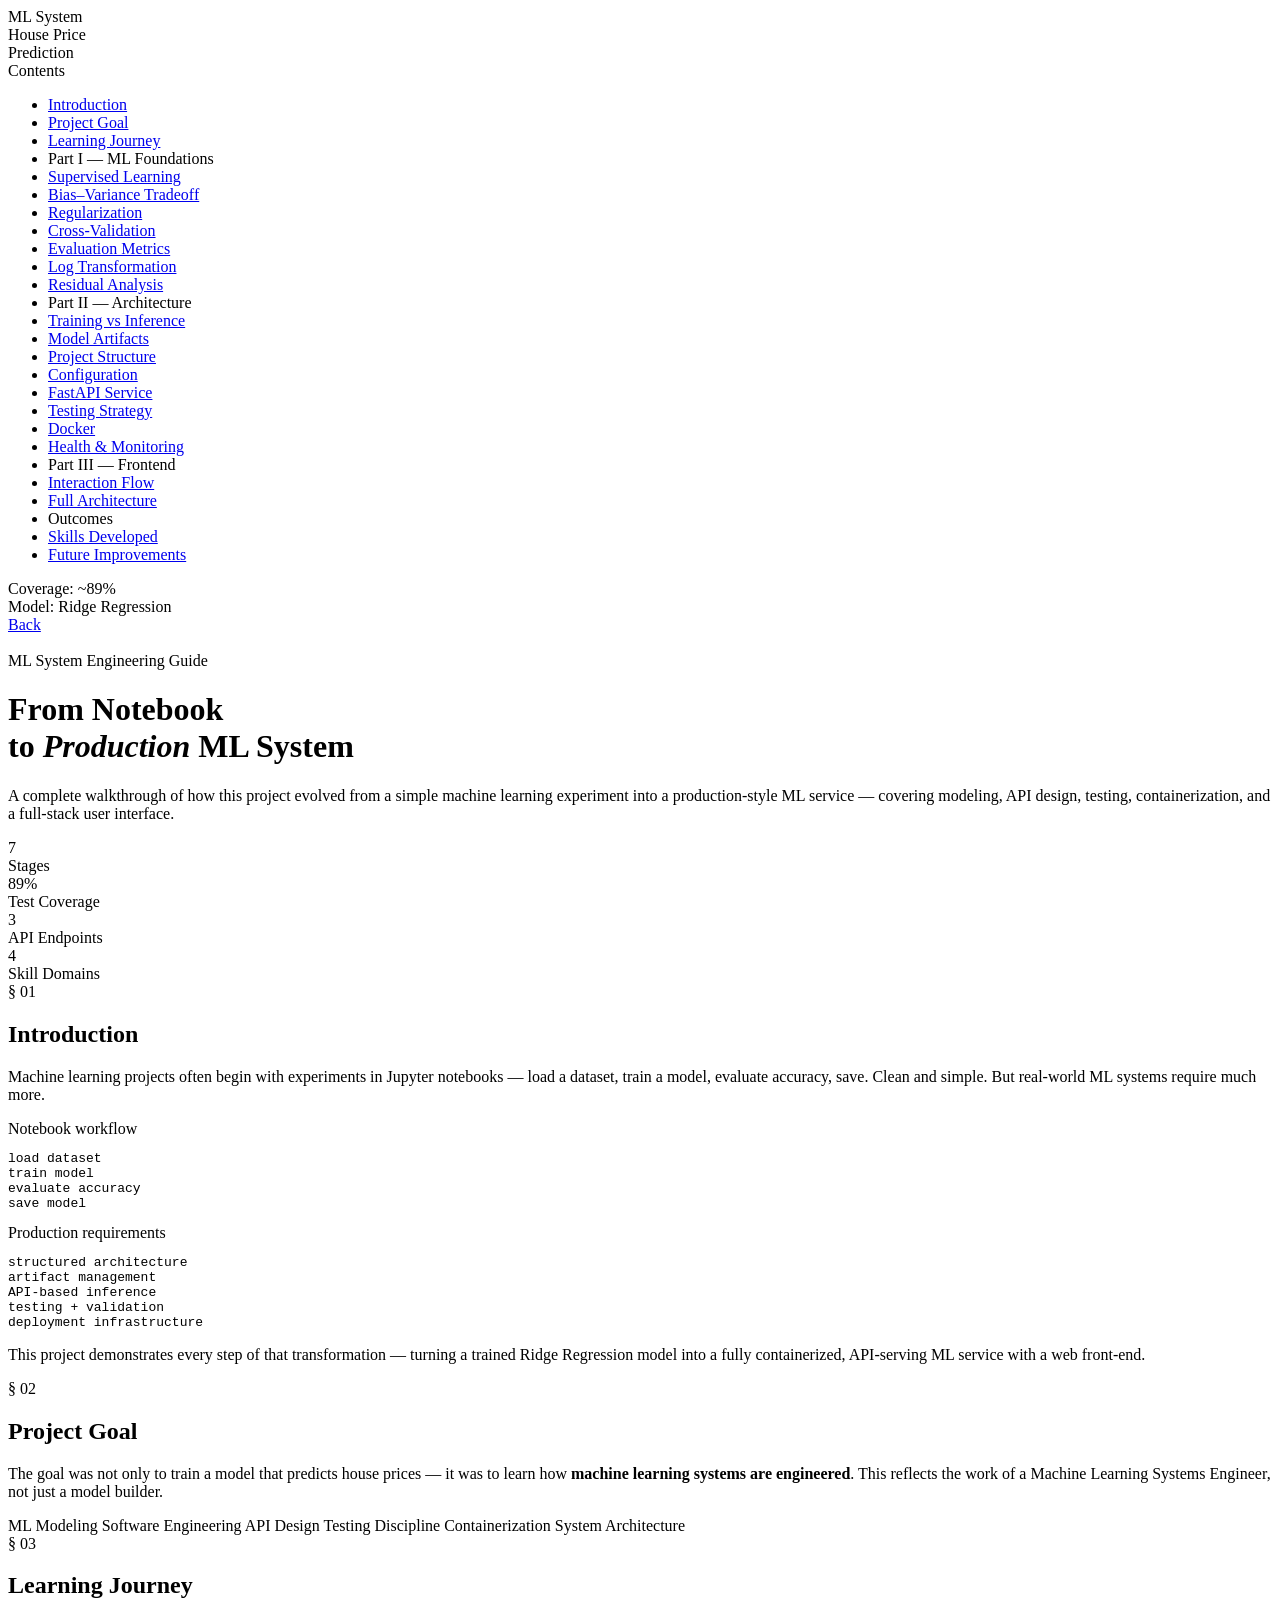
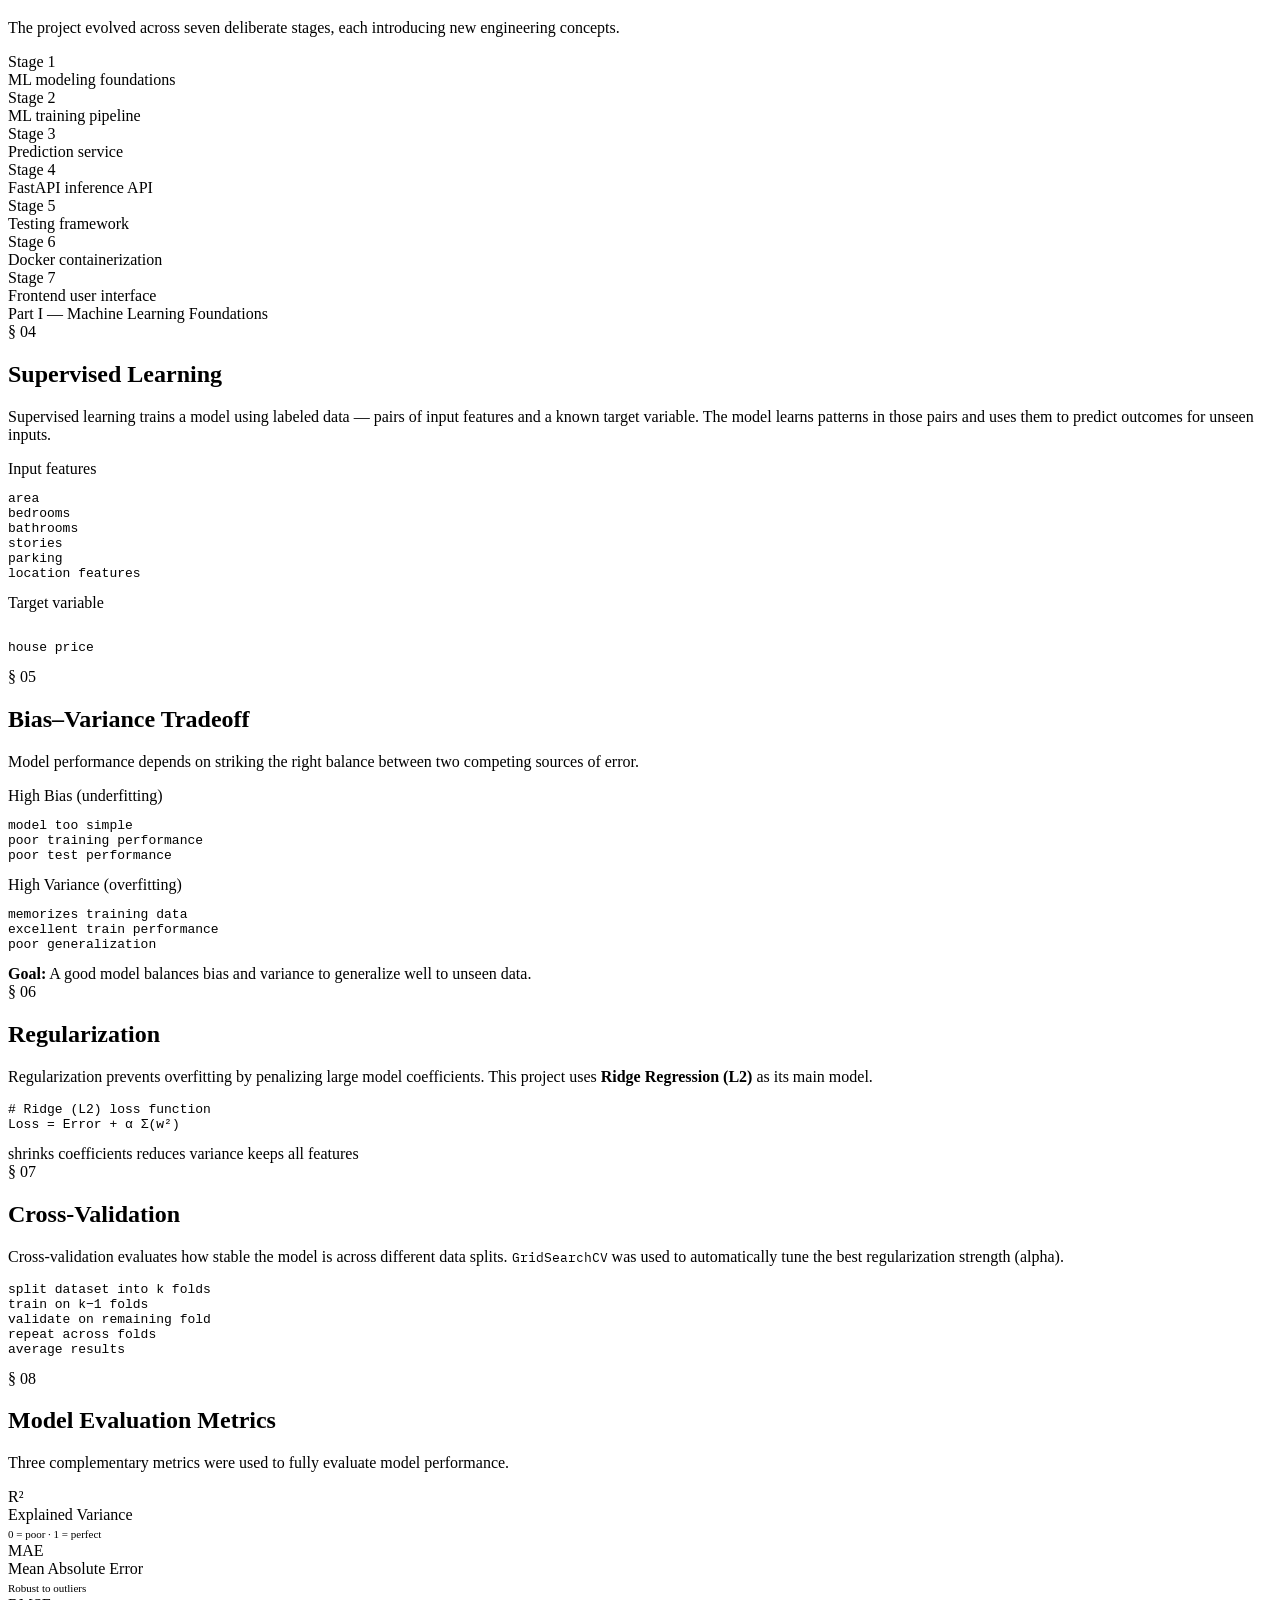
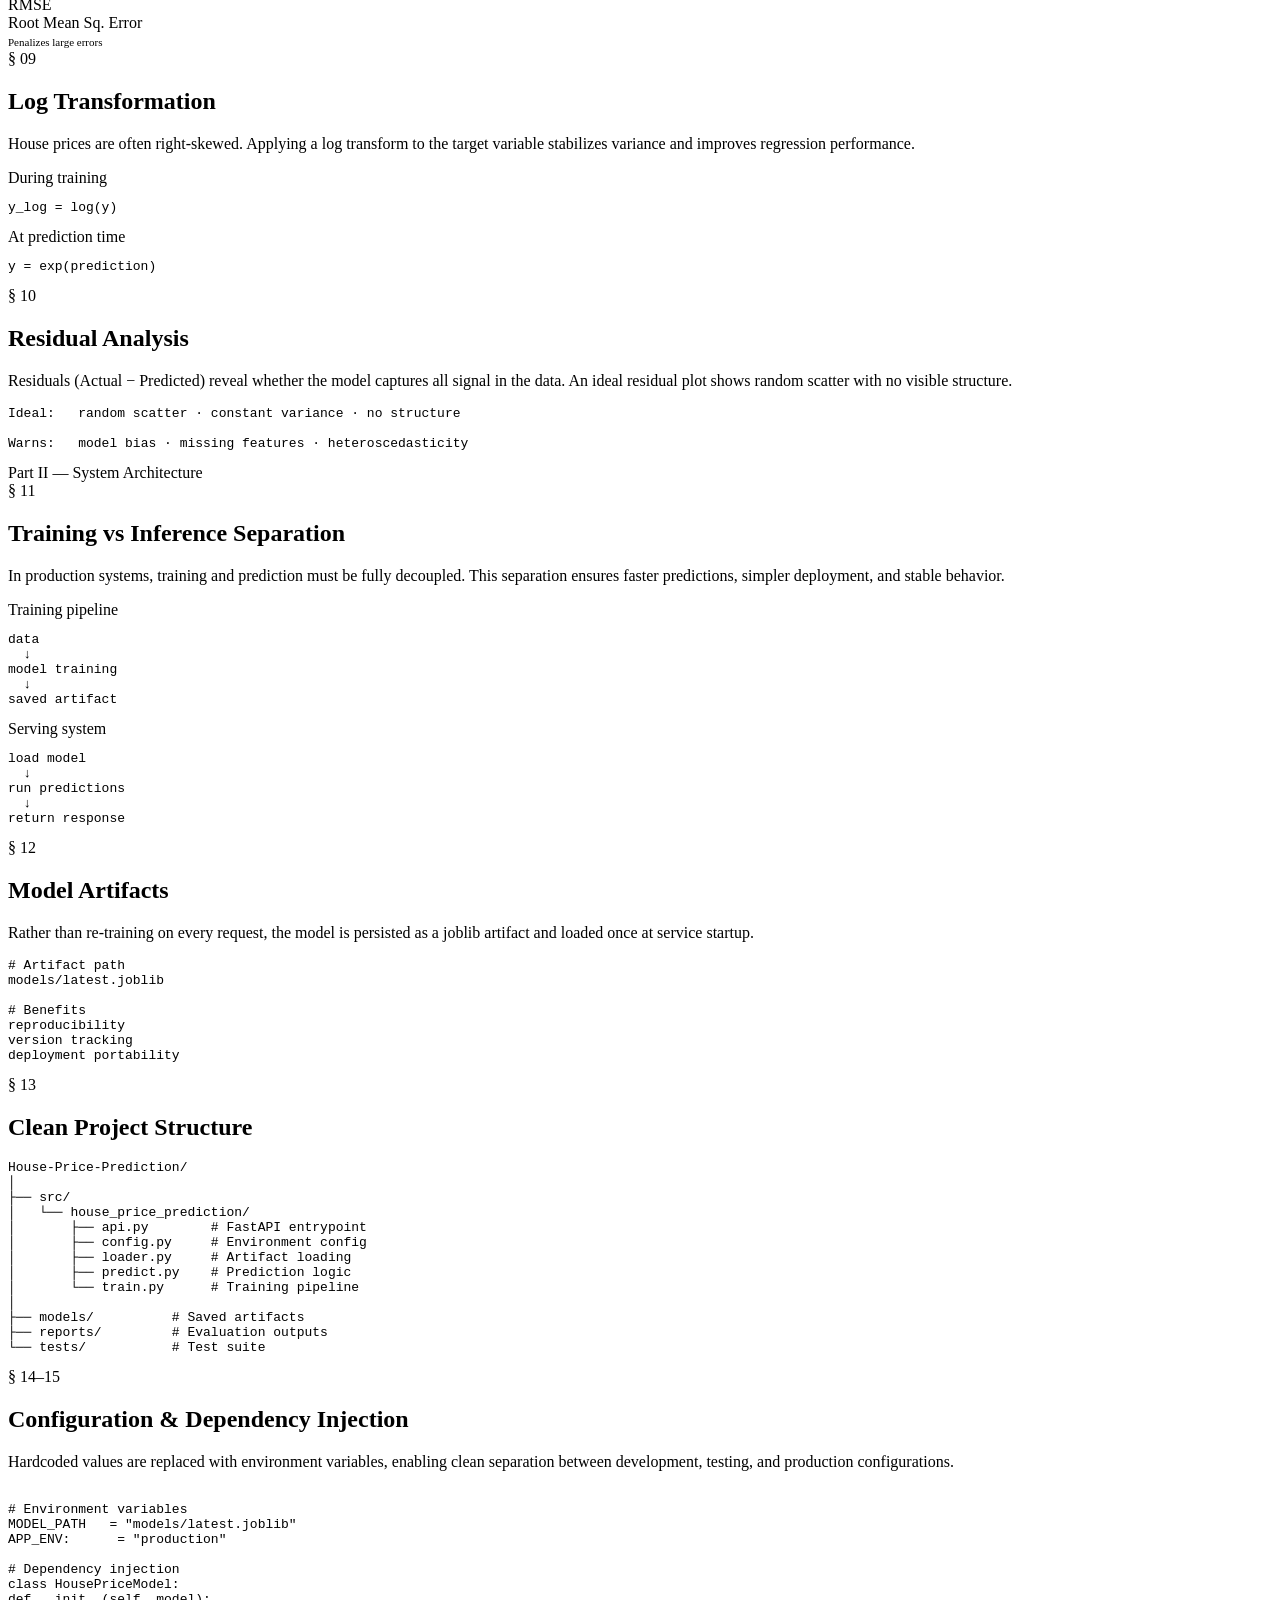
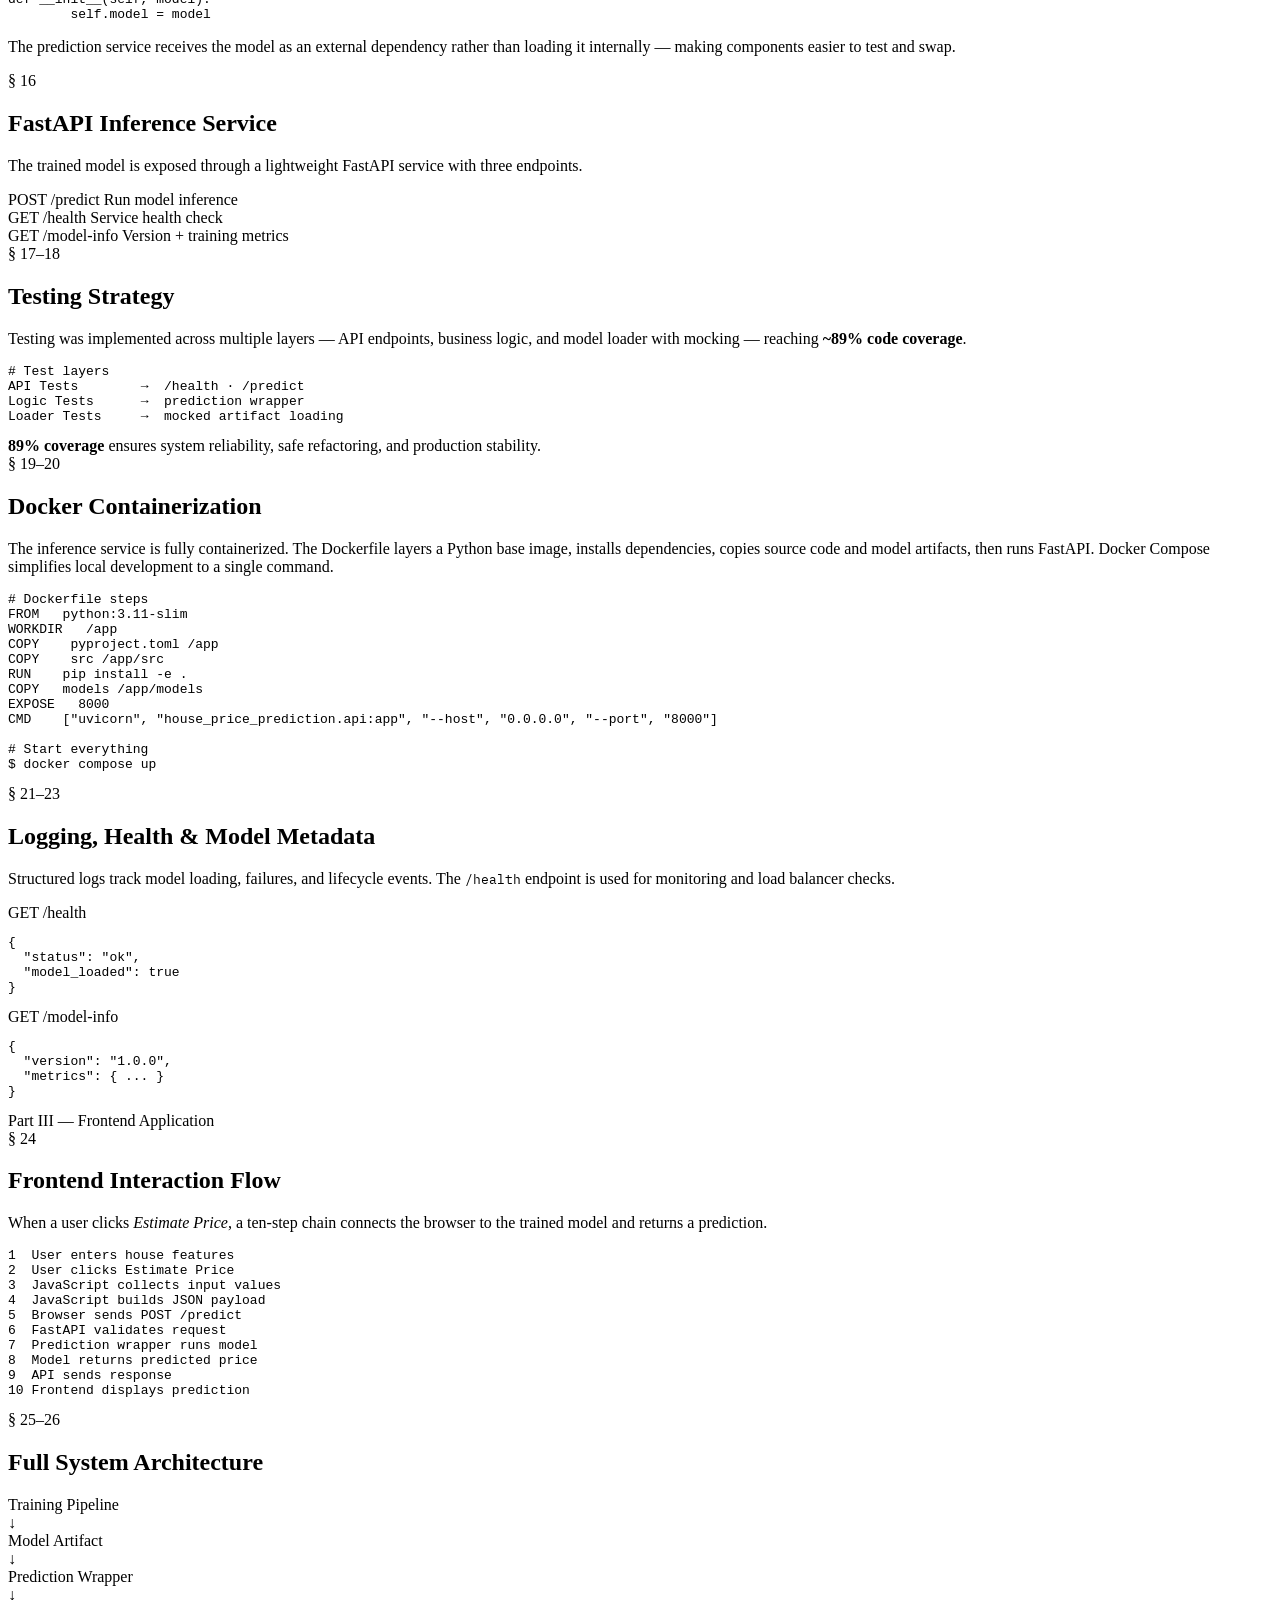
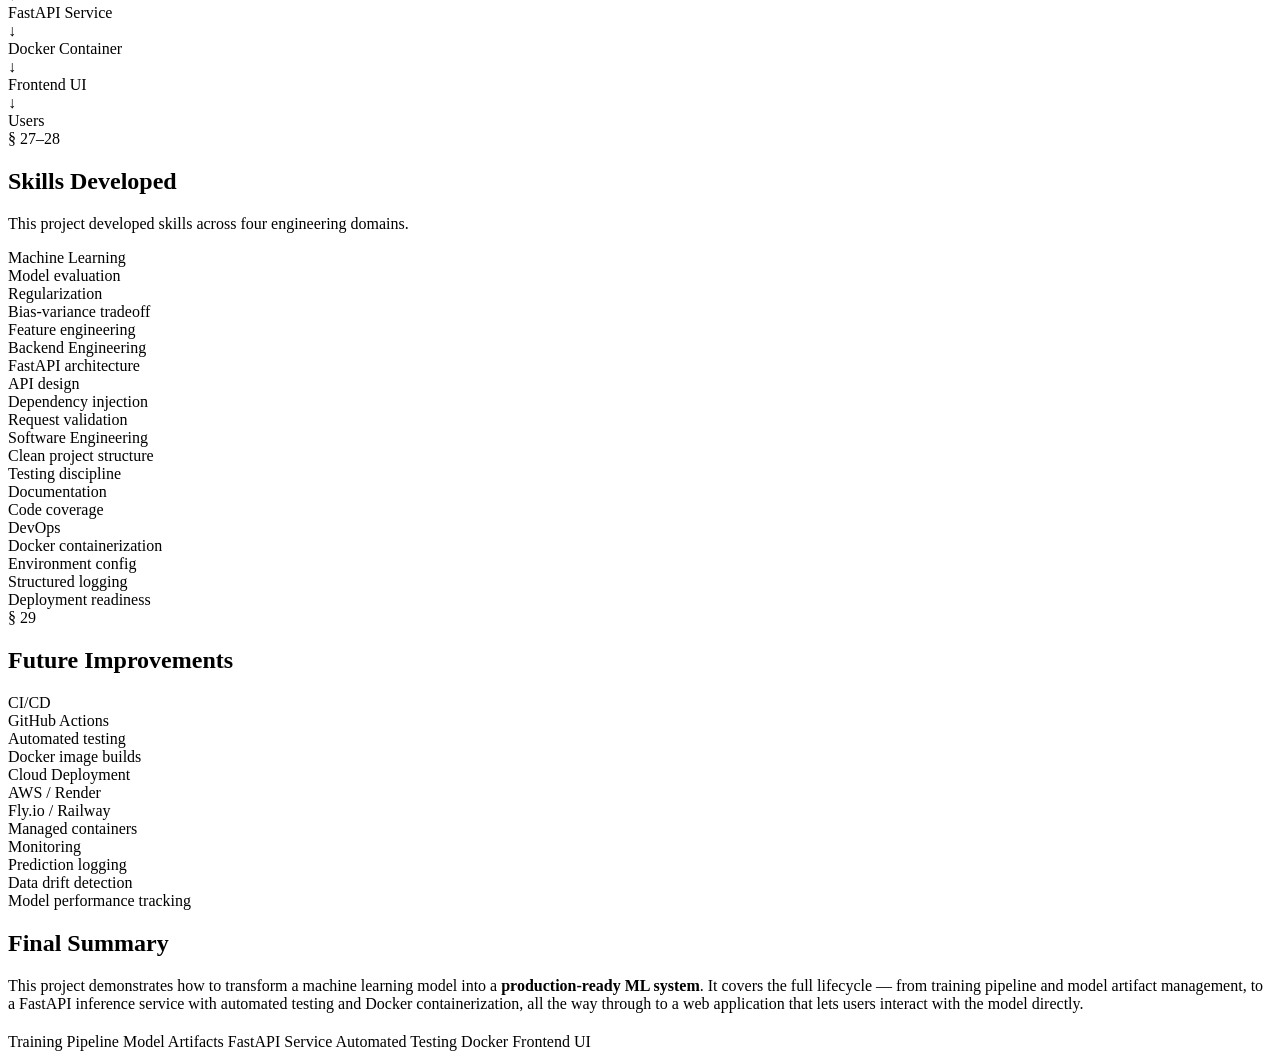
==== src/house_price_prediction/static/about.html @ fd450ca1 "Initial commit: production-style ML system with training pipeline, FastAPI inference API, Docker dep" ====
<!DOCTYPE html>
<html lang="en">

<head>
  <meta charset="UTF-8" />
  <meta name="viewport" content="width=device-width, initial-scale=1.0" />
  <title>About — House Price Prediction ML System</title>
  <link
    href="https://fonts.googleapis.com/css2?family=Lora:ital,wght@0,400;0,600;0,700;1,400&family=IBM+Plex+Mono:wght@300;400;500&family=IBM+Plex+Sans:wght@300;400;500&display=swap"
    rel="stylesheet" />
  <link rel="stylesheet" href="/static/about.css">
</head>

<body>

  <div class="layout">
    
    <!-- ── SIDEBAR ── -->
    <aside class="sidebar">
      
      <div class="sidebar-brand">
        <span class="sidebar-badge">ML System</span>
        <div class="sidebar-title">House Price<br>Prediction</div>
      </div>

      <nav>
        <div class="toc-label">Contents</div>
        <ul class="toc">
          <li><a href="#intro">Introduction</a></li>
          <li><a href="#goal">Project Goal</a></li>
          <li><a href="#journey">Learning Journey</a></li>

          <li class="toc-section">
            <div class="toc-section-label">Part I — ML Foundations</div>
          </li>
          <li><a href="#supervised">Supervised Learning</a></li>
          <li><a href="#bias-variance">Bias–Variance Tradeoff</a></li>
          <li><a href="#regularization">Regularization</a></li>
          <li><a href="#crossval">Cross-Validation</a></li>
          <li><a href="#metrics">Evaluation Metrics</a></li>
          <li><a href="#log">Log Transformation</a></li>
          <li><a href="#residuals">Residual Analysis</a></li>

          <li class="toc-section">
            <div class="toc-section-label">Part II — Architecture</div>
          </li>
          <li><a href="#separation">Training vs Inference</a></li>
          <li><a href="#artifacts">Model Artifacts</a></li>
          <li><a href="#structure">Project Structure</a></li>
          <li><a href="#config">Configuration</a></li>
          <li><a href="#api">FastAPI Service</a></li>
          <li><a href="#testing">Testing Strategy</a></li>
          <li><a href="#docker">Docker</a></li>
          <li><a href="#health">Health & Monitoring</a></li>

          <li class="toc-section">
            <div class="toc-section-label">Part III — Frontend</div>
          </li>
          <li><a href="#frontend">Interaction Flow</a></li>
          <li><a href="#fullarch">Full Architecture</a></li>

          <li class="toc-section">
            <div class="toc-section-label">Outcomes</div>
          </li>
          <li><a href="#skills">Skills Developed</a></li>
          <li><a href="#future">Future Improvements</a></li>
        </ul>
      </nav>

      <div class="sidebar-meta">
        Coverage: <span>~89%</span><br>
        Model: <span>Ridge Regression</span><br>
      </div>
    </aside>

    <!-- ── MAIN ── -->
    <main>

      <!-- Hero -->
      <div><a href="index.html" class="glass-btn">Back</a></div><br>
      <div class="hero">
        <div class="hero-eyebrow">ML System Engineering Guide</div>
        <h1 class="hero-h1">
          From Notebook<br>to <em>Production</em> ML System
        </h1>
        <p class="hero-desc">
          A complete walkthrough of how this project evolved from a simple machine learning experiment
          into a production-style ML service — covering modeling, API design, testing,
          containerization, and a full-stack user interface.
        </p>
        <div class="hero-stats">
          <div class="stat">
            <div class="stat-num">7</div>
            <div class="stat-label">Stages</div>
          </div>
          <div class="stat">
            <div class="stat-num">89%</div>
            <div class="stat-label">Test Coverage</div>
          </div>
          <div class="stat">
            <div class="stat-num">3</div>
            <div class="stat-label">API Endpoints</div>
          </div>
          <div class="stat">
            <div class="stat-num">4</div>
            <div class="stat-label">Skill Domains</div>
          </div>
        </div>
      </div>

      <!-- ─────── INTRO ─────── -->
      <div class="doc-section" id="intro">
        <div class="section-num">§ 01</div>
        <h2>Introduction</h2>
        <p>
          Machine learning projects often begin with experiments in Jupyter notebooks —
          load a dataset, train a model, evaluate accuracy, save. Clean and simple.
          But real-world ML systems require much more.
        </p>
        <div class="code-pair">
          <div>
            <div class="code-label">Notebook workflow</div>
            <div class="code-block">
              <pre>
load dataset
train model
evaluate accuracy
save model</pre>
            </div>
          </div>
          <div>
            <div class="code-label">Production requirements</div>
            <div class="code-block">
              <pre>
structured architecture
artifact management
API-based inference
testing + validation
deployment infrastructure</pre>
            </div>
          </div>
        </div>
        <p>
          This project demonstrates every step of that transformation — turning a trained Ridge Regression model into a
          fully containerized, API-serving ML service with a web front-end.
        </p>
      </div>

      <!-- ─────── GOAL ─────── -->
      <div class="doc-section" id="goal">
        <div class="section-num">§ 02</div>
        <h2>Project Goal</h2>
        <p>
          The goal was not only to train a model that predicts house prices — it was to learn how
          <strong style="color:var(--amber2)">machine learning systems are engineered</strong>.
          This reflects the work of a Machine Learning Systems Engineer, not just a model builder.
        </p>
        <div class="pill-list">
          <span class="pill amber">ML Modeling</span>
          <span class="pill teal">Software Engineering</span>
          <span class="pill blue">API Design</span>
          <span class="pill">Testing Discipline</span>
          <span class="pill red">Containerization</span>
          <span class="pill teal">System Architecture</span>
        </div>
      </div>

      <!-- ─────── JOURNEY ─────── -->
      <div class="doc-section" id="journey">
        <div class="section-num">§ 03</div>
        <h2>Learning Journey</h2>
        <p>The project evolved across seven deliberate stages, each introducing new engineering concepts.</p>
        <div class="journey">
          <div class="journey-item">
            <div class="journey-line">
              <div class="journey-dot"></div>
              <div class="journey-connector"></div>
            </div>
            <div class="journey-content">
              <div class="journey-stage">Stage 1</div>
              <div class="journey-text">ML modeling foundations</div>
            </div>
          </div>
          <div class="journey-item">
            <div class="journey-line">
              <div class="journey-dot"></div>
              <div class="journey-connector"></div>
            </div>
            <div class="journey-content">
              <div class="journey-stage">Stage 2</div>
              <div class="journey-text">ML training pipeline</div>
            </div>
          </div>
          <div class="journey-item">
            <div class="journey-line">
              <div class="journey-dot"></div>
              <div class="journey-connector"></div>
            </div>
            <div class="journey-content">
              <div class="journey-stage">Stage 3</div>
              <div class="journey-text">Prediction service</div>
            </div>
          </div>
          <div class="journey-item">
            <div class="journey-line">
              <div class="journey-dot"></div>
              <div class="journey-connector"></div>
            </div>
            <div class="journey-content">
              <div class="journey-stage">Stage 4</div>
              <div class="journey-text">FastAPI inference API</div>
            </div>
          </div>
          <div class="journey-item">
            <div class="journey-line">
              <div class="journey-dot"></div>
              <div class="journey-connector"></div>
            </div>
            <div class="journey-content">
              <div class="journey-stage">Stage 5</div>
              <div class="journey-text">Testing framework</div>
            </div>
          </div>
          <div class="journey-item">
            <div class="journey-line">
              <div class="journey-dot"></div>
              <div class="journey-connector"></div>
            </div>
            <div class="journey-content">
              <div class="journey-stage">Stage 6</div>
              <div class="journey-text">Docker containerization</div>
            </div>
          </div>
          <div class="journey-item">
            <div class="journey-line">
              <div class="journey-dot"></div>
            </div>
            <div class="journey-content">
              <div class="journey-stage">Stage 7</div>
              <div class="journey-text">Frontend user interface</div>
            </div>
          </div>
        </div>
      </div>

      <!-- PART I -->
      <div class="part-divider">
        <div class="part-divider-line"></div>
        <div class="part-divider-text">Part I — Machine Learning Foundations</div>
        <div class="part-divider-line"></div>
      </div>

      <!-- ─────── SUPERVISED ─────── -->
      <div class="doc-section" id="supervised">
        <div class="section-num">§ 04</div>
        <h2>Supervised Learning</h2>
        <p>
          Supervised learning trains a model using labeled data — pairs of input features and a known target variable.
          The model learns patterns in those pairs and uses them to predict outcomes for unseen inputs.
        </p>
        <div class="code-pair">
          <div>
            <div class="code-label">Input features</div>
            <div class="code-block">
              <pre>
area
bedrooms
bathrooms
stories
parking
location features</pre>
            </div>
          </div>
          <div>
            <div class="code-label">Target variable</div>
            <div class="code-block">
              <pre>

house price</pre>
            </div>
          </div>
        </div>
      </div>

      <!-- ─────── BIAS-VARIANCE ─────── -->
      <div class="doc-section" id="bias-variance">
        <div class="section-num">§ 05</div>
        <h2>Bias–Variance Tradeoff</h2>
        <p>Model performance depends on striking the right balance between two competing sources of error.</p>
        <div class="code-pair">
          <div>
            <div class="code-label">High Bias (underfitting)</div>
            <div class="code-block">
              <pre>
model too simple
poor training performance
poor test performance</pre>
            </div>
          </div>
          <div>
            <div class="code-label">High Variance (overfitting)</div>
            <div class="code-block">
              <pre>
memorizes training data
excellent train performance
poor generalization</pre>
            </div>
          </div>
        </div>
        <div class="callout">
          <strong>Goal:</strong> A good model balances bias and variance to generalize well to unseen data.
        </div>
      </div>

      <!-- ─────── REGULARIZATION ─────── -->
      <div class="doc-section" id="regularization">
        <div class="section-num">§ 06</div>
        <h2>Regularization</h2>
        <p>
          Regularization prevents overfitting by penalizing large model coefficients. This project uses
          <strong style="color:var(--amber2)">Ridge Regression (L2)</strong> as its main model.
        </p>
        <div class="code-block">
          <pre>
<span class="c-cmt"># Ridge (L2) loss function</span>
<span class="c-key">Loss</span> <span class="c-sym">=</span> <span class="c-val">Error</span> <span class="c-sym">+</span> α <span class="c-val">Σ</span>(w²)
</pre>
        </div>
        <div class="pill-list">
          <span class="pill teal">shrinks coefficients</span>
          <span class="pill teal">reduces variance</span>
          <span class="pill teal">keeps all features</span>
        </div>
      </div>

      <!-- ─────── CROSS-VAL ─────── -->
      <div class="doc-section" id="crossval">
        <div class="section-num">§ 07</div>
        <h2>Cross-Validation</h2>
        <p>
          Cross-validation evaluates how stable the model is across different data splits.
          <code style="font-family:'IBM Plex Mono',monospace;color:var(--teal);font-size:13px">GridSearchCV</code> was
          used
          to automatically tune the best regularization strength (alpha).
        </p>
        <div class="code-block">
          <pre>
split dataset into k folds
train on k−1 folds
validate on remaining fold
repeat across folds
average results</pre>
        </div>
      </div>

      <!-- ─────── METRICS ─────── -->
      <div class="doc-section" id="metrics">
        <div class="section-num">§ 08</div>
        <h2>Model Evaluation Metrics</h2>
        <p>Three complementary metrics were used to fully evaluate model performance.</p>
        <div class="metric-row">
          <div class="metric-card">
            <div class="metric-card-val">R²</div>
            <div class="metric-card-label">Explained Variance<br><span style="color:var(--muted);font-size:11px">0 =
                poor · 1 = perfect</span></div>
          </div>
          <div class="metric-card">
            <div class="metric-card-val">MAE</div>
            <div class="metric-card-label">Mean Absolute Error<br><span style="color:var(--muted);font-size:11px">Robust
                to outliers</span></div>
          </div>
          <div class="metric-card">
            <div class="metric-card-val">RMSE</div>
            <div class="metric-card-label">Root Mean Sq. Error<br><span
                style="color:var(--muted);font-size:11px">Penalizes large errors</span></div>
          </div>
        </div>
      </div>

      <!-- ─────── LOG TRANSFORM ─────── -->
      <div class="doc-section" id="log">
        <div class="section-num">§ 09</div>
        <h2>Log Transformation</h2>
        <p>
          House prices are often right-skewed. Applying a log transform to the target variable
          stabilizes variance and improves regression performance.
        </p>
        <div class="code-pair">
          <div>
            <div class="code-label">During training</div>
            <div class="code-block">
              <pre>y_log = log(y)</pre>
            </div>
          </div>
          <div>
            <div class="code-label">At prediction time</div>
            <div class="code-block">
              <pre>y = exp(prediction)</pre>
            </div>
          </div>
        </div>
      </div>

      <!-- ─────── RESIDUALS ─────── -->
      <div class="doc-section" id="residuals">
        <div class="section-num">§ 10</div>
        <h2>Residual Analysis</h2>
        <p>
          Residuals (Actual − Predicted) reveal whether the model captures all signal in the data.
          An ideal residual plot shows random scatter with no visible structure.
        </p>
        <div class="code-block">
          <pre>
<span class="c-key">Ideal:</span>   random scatter · constant variance · no structure

<span class="c-key">Warns:</span>   model bias · missing features · heteroscedasticity</pre>
        </div>
      </div>

      <!-- PART II -->
      <div class="part-divider">
        <div class="part-divider-line"></div>
        <div class="part-divider-text">Part II — System Architecture</div>
        <div class="part-divider-line"></div>
      </div>

      <!-- ─────── SEPARATION ─────── -->
      <div class="doc-section" id="separation">
        <div class="section-num">§ 11</div>
        <h2>Training vs Inference Separation</h2>
        <p>
          In production systems, training and prediction must be fully decoupled.
          This separation ensures faster predictions, simpler deployment, and stable behavior.
        </p>
        <div class="code-pair">
          <div>
            <div class="code-label">Training pipeline</div>
            <div class="code-block">
              <pre>data
  ↓
model training
  ↓
saved artifact</pre>
            </div>
          </div>
          <div>
            <div class="code-label">Serving system</div>
            <div class="code-block">
              <pre>load model
  ↓
run predictions
  ↓
return response</pre>
            </div>
          </div>
        </div>
      </div>

      <!-- ─────── ARTIFACTS ─────── -->
      <div class="doc-section" id="artifacts">
        <div class="section-num">§ 12</div>
        <h2>Model Artifacts</h2>
        <p>
          Rather than re-training on every request, the model is persisted as a joblib artifact and loaded
          once at service startup.
        </p>
        <div class="code-block">
          <pre>
<span class="c-cmt"># Artifact path</span>
<span class="c-str">models/latest.joblib</span>

<span class="c-cmt"># Benefits</span>
<span class="c-val">reproducibility</span>
<span class="c-val">version tracking</span>
<span class="c-val">deployment portability</span></pre>
        </div>
      </div>

      <!-- ─────── STRUCTURE ─────── -->
      <div class="doc-section" id="structure">
        <div class="section-num">§ 13</div>
        <h2>Clean Project Structure</h2>
        <div class="code-block">
          <pre>
<span class="c-str">House-Price-Prediction/</span>
│
├── <span class="c-key">src/</span>
│   └── <span class="c-key">house_price_prediction/</span>
│       ├── <span class="c-val">api.py</span>        <span class="c-cmt"># FastAPI entrypoint</span>
│       ├── <span class="c-val">config.py</span>     <span class="c-cmt"># Environment config</span>
│       ├── <span class="c-val">loader.py</span>     <span class="c-cmt"># Artifact loading</span>
│       ├── <span class="c-val">predict.py</span>    <span class="c-cmt"># Prediction logic</span>
│       └── <span class="c-val">train.py</span>      <span class="c-cmt"># Training pipeline</span>
│
├── <span class="c-key">models/</span>          <span class="c-cmt"># Saved artifacts</span>
├── <span class="c-key">reports/</span>         <span class="c-cmt"># Evaluation outputs</span>
└── <span class="c-key">tests/</span>           <span class="c-cmt"># Test suite</span></pre>
        </div>
      </div>

      <!-- ─────── CONFIG ─────── -->
      <div class="doc-section" id="config">
        <div class="section-num">§ 14–15</div>
        <h2>Configuration & Dependency Injection</h2>
        <p>
          Hardcoded values are replaced with environment variables, enabling clean separation between development,
          testing, and production configurations.
        </p>
        <div class="code-block">
          <pre>

<span class="c-cmt"># Environment variables</span>
<span class="c-key">MODEL_PATH</span>   <span class="c-sym">=</span> <span class="c-str">"models/latest.joblib"</span>
<span class="c-key">APP_ENV:</span>      <span class="c-sym">=</span> <span class="c-str">"production"</span>

<span class="c-cmt"># Dependency injection</span>
<span class="c-key">class HousePriceModel:</span>
<span>def __init__(self, model):</span>
        <span>self.model = model</span>
</pre>




</div>
        <p>
          The prediction service receives the model as an external dependency rather than loading it internally —
          making components easier to test and swap.
        </p>
      </div>

      <!-- ─────── API ─────── -->
      <div class="doc-section" id="api">
        <div class="section-num">§ 16</div>
        <h2>FastAPI Inference Service</h2>
        <p>The trained model is exposed through a lightweight FastAPI service with three endpoints.</p>
        <div class="endpoint-list">
          <div class="endpoint">
            <span class="method post">POST</span>
            <span class="endpoint-path">/predict</span>
            <span class="endpoint-desc">Run model inference</span>
          </div>
          <div class="endpoint">
            <span class="method get">GET</span>
            <span class="endpoint-path">/health</span>
            <span class="endpoint-desc">Service health check</span>
          </div>
          <div class="endpoint">
            <span class="method get">GET</span>
            <span class="endpoint-path">/model-info</span>
            <span class="endpoint-desc">Version + training metrics</span>
          </div>
        </div>
      </div>

      <!-- ─────── TESTING ─────── -->
      <div class="doc-section" id="testing">
        <div class="section-num">§ 17–18</div>
        <h2>Testing Strategy</h2>
        <p>
          Testing was implemented across multiple layers — API endpoints, business logic,
          and model loader with mocking — reaching <strong style="color:var(--amber2)">~89% code coverage</strong>.
        </p>
        <div class="code-block">
          <pre>
<span class="c-cmt"># Test layers</span>
<span class="c-val">API Tests</span>        <span class="c-sym">→</span>  /health · /predict
<span class="c-val">Logic Tests</span>      <span class="c-sym">→</span>  prediction wrapper
<span class="c-val">Loader Tests</span>     <span class="c-sym">→</span>  mocked artifact loading</pre>
        </div>
        <div class="callout">
          <strong>89% coverage</strong> ensures system reliability, safe refactoring, and production stability.
        </div>
      </div>

      <!-- ─────── DOCKER ─────── -->
      <div class="doc-section" id="docker">
        <div class="section-num">§ 19–20</div>
        <h2>Docker Containerization</h2>
        <p>
          The inference service is fully containerized. The Dockerfile layers a Python base image,
          installs dependencies, copies source code and model artifacts, then runs FastAPI.
          Docker Compose simplifies local development to a single command.
        </p>
        <div class="code-block">
          <pre>
<span class="c-cmt"># Dockerfile steps</span>
<span class="c-key">FROM</span>   python:3.11-slim
<span class="c-key">WORKDIR</span>   /app
<span class="c-key">COPY</span>    pyproject.toml /app
<span class="c-key">COPY</span>    src /app/src
<span class="c-key">RUN</span>    pip install -e .
<span class="c-key">COPY</span>   models /app/models
<span class="c-key">EXPOSE</span>   8000
<span class="c-key">CMD</span>    ["uvicorn", "house_price_prediction.api:app", "--host", "0.0.0.0", "--port", "8000"]

<span class="c-cmt"># Start everything</span>
<span class="c-key">$</span> docker compose up</pre>
        </div>
      </div>

      <!-- ─────── HEALTH ─────── -->
      <div class="doc-section" id="health">
        <div class="section-num">§ 21–23</div>
        <h2>Logging, Health & Model Metadata</h2>
        <p>
          Structured logs track model loading, failures, and lifecycle events.
          The <code style="font-family:'IBM Plex Mono',monospace;color:var(--teal);font-size:13px">/health</code>
          endpoint
          is used for monitoring and load balancer checks.
        </p>
        <div class="code-pair">
          <div>
            <div class="code-label">GET /health</div>
            <div class="code-block">
              <pre>
{
  "status": "ok",
  "model_loaded": true
}</pre>
            </div>
          </div>
          <div>
            <div class="code-label">GET /model-info</div>
            <div class="code-block">
              <pre>
{
  "version": "1.0.0",
  "metrics": { ... }
}</pre>
            </div>
          </div>
        </div>
      </div>

      <!-- PART III -->
      <div class="part-divider">
        <div class="part-divider-line"></div>
        <div class="part-divider-text">Part III — Frontend Application</div>
        <div class="part-divider-line"></div>
      </div>

      <!-- ─────── FRONTEND ─────── -->
      <div class="doc-section" id="frontend">
        <div class="section-num">§ 24</div>
        <h2>Frontend Interaction Flow</h2>
        <p>
          When a user clicks <em style="color:var(--amber2)">Estimate Price</em>, a ten-step chain connects
          the browser to the trained model and returns a prediction.
        </p>
        <div class="code-block">
          <pre>
<span class="c-sym">1</span>  User enters house features
<span class="c-sym">2</span>  User clicks Estimate Price
<span class="c-sym">3</span>  JavaScript collects input values
<span class="c-sym">4</span>  JavaScript builds JSON payload
<span class="c-sym">5</span>  Browser sends <span class="c-key">POST</span> /predict
<span class="c-sym">6</span>  FastAPI validates request
<span class="c-sym">7</span>  Prediction wrapper runs model
<span class="c-sym">8</span>  Model returns predicted price
<span class="c-sym">9</span>  API sends response
<span class="c-sym">10</span> Frontend displays prediction</pre>
        </div>
      </div>

      <!-- ─────── FULL ARCH ─────── -->
      <div class="doc-section" id="fullarch">
        <div class="section-num">§ 25–26</div>
        <h2>Full System Architecture</h2>
        <div class="arch-flow">
          <div class="arch-node">
            <div class="arch-box highlight">Training Pipeline</div>
          </div>
          <div class="arch-arrow">↓</div>
          <div class="arch-node">
            <div class="arch-box">Model Artifact</div>
          </div>
          <div class="arch-arrow">↓</div>
          <div class="arch-node">
            <div class="arch-box">Prediction Wrapper</div>
          </div>
          <div class="arch-arrow">↓</div>
          <div class="arch-node">
            <div class="arch-box">FastAPI Service</div>
          </div>
          <div class="arch-arrow">↓</div>
          <div class="arch-node">
            <div class="arch-box">Docker Container</div>
          </div>
          <div class="arch-arrow">↓</div>
          <div class="arch-node">
            <div class="arch-box">Frontend UI</div>
          </div>
          <div class="arch-arrow">↓</div>
          <div class="arch-node">
            <div class="arch-box highlight">Users</div>
          </div>
        </div>
      </div>

      <!-- ─────── SKILLS ─────── -->
      <div class="doc-section" id="skills">
        <div class="section-num">§ 27–28</div>
        <h2>Skills Developed</h2>
        <p>This project developed skills across four engineering domains.</p>
        <div class="skills-grid">
          <div class="skill-card">
            <div class="skill-card-title">Machine Learning</div>
            <div class="skill-item">Model evaluation</div>
            <div class="skill-item">Regularization</div>
            <div class="skill-item">Bias-variance tradeoff</div>
            <div class="skill-item">Feature engineering</div>
          </div>
          <div class="skill-card">
            <div class="skill-card-title">Backend Engineering</div>
            <div class="skill-item">FastAPI architecture</div>
            <div class="skill-item">API design</div>
            <div class="skill-item">Dependency injection</div>
            <div class="skill-item">Request validation</div>
          </div>
          <div class="skill-card">
            <div class="skill-card-title">Software Engineering</div>
            <div class="skill-item">Clean project structure</div>
            <div class="skill-item">Testing discipline</div>
            <div class="skill-item">Documentation</div>
            <div class="skill-item">Code coverage</div>
          </div>
          <div class="skill-card">
            <div class="skill-card-title">DevOps</div>
            <div class="skill-item">Docker containerization</div>
            <div class="skill-item">Environment config</div>
            <div class="skill-item">Structured logging</div>
            <div class="skill-item">Deployment readiness</div>
          </div>
        </div>
      </div>

      <!-- ─────── FUTURE ─────── -->
      <div class="doc-section" id="future">
        <div class="section-num">§ 29</div>
        <h2>Future Improvements</h2>
        <div class="future-grid">
          <div class="future-card">
            <div class="future-card-title">CI/CD</div>
            <div class="future-item">GitHub Actions<br>Automated testing<br>Docker image builds</div>
          </div>
          <div class="future-card">
            <div class="future-card-title">Cloud Deployment</div>
            <div class="future-item">AWS / Render<br>Fly.io / Railway<br>Managed containers</div>
          </div>
          <div class="future-card">
            <div class="future-card-title">Monitoring</div>
            <div class="future-item">Prediction logging<br>Data drift detection<br>Model performance tracking</div>
          </div>
        </div>
      </div>

      <!-- ─────── SUMMARY ─────── -->
      <div class="doc-section summary-box">
        <h2>Final Summary</h2>
        <p>
          This project demonstrates how to transform a machine learning model into a
          <strong style="color:var(--amber2)">production-ready ML system</strong>.
          It covers the full lifecycle — from training pipeline and model artifact management,
          to a FastAPI inference service with automated testing and Docker containerization,
          all the way through to a web application that lets users interact with the model directly.
        </p>
        <div class="pill-list" style="margin-top:20px">
          <span class="pill amber">Training Pipeline</span>
          <span class="pill teal">Model Artifacts</span>
          <span class="pill blue">FastAPI Service</span>
          <span class="pill">Automated Testing</span>
          <span class="pill red">Docker</span>
          <span class="pill teal">Frontend UI</span>
        </div>
      </div>

    </main>
  </div>

  <script>
    // Scroll reveal
    const observer = new IntersectionObserver((entries) => {
      entries.forEach(e => {
        if (e.isIntersecting) {
          e.target.classList.add('visible');
        }
      });
    }, { threshold: 0.08 });

    document.querySelectorAll('.doc-section').forEach(el => observer.observe(el));

    // Active TOC link
    const sections = document.querySelectorAll('.doc-section[id]');
    const links = document.querySelectorAll('.toc a');

    const tocObserver = new IntersectionObserver((entries) => {
      entries.forEach(entry => {
        if (entry.isIntersecting) {
          links.forEach(l => l.classList.remove('active'));
          const active = document.querySelector(`.toc a[href="#${entry.target.id}"]`);
          if (active) active.classList.add('active');
        }
      });
    }, { rootMargin: '-20% 0px -70% 0px' });

    sections.forEach(s => tocObserver.observe(s));
  </script>
</body>

</html>
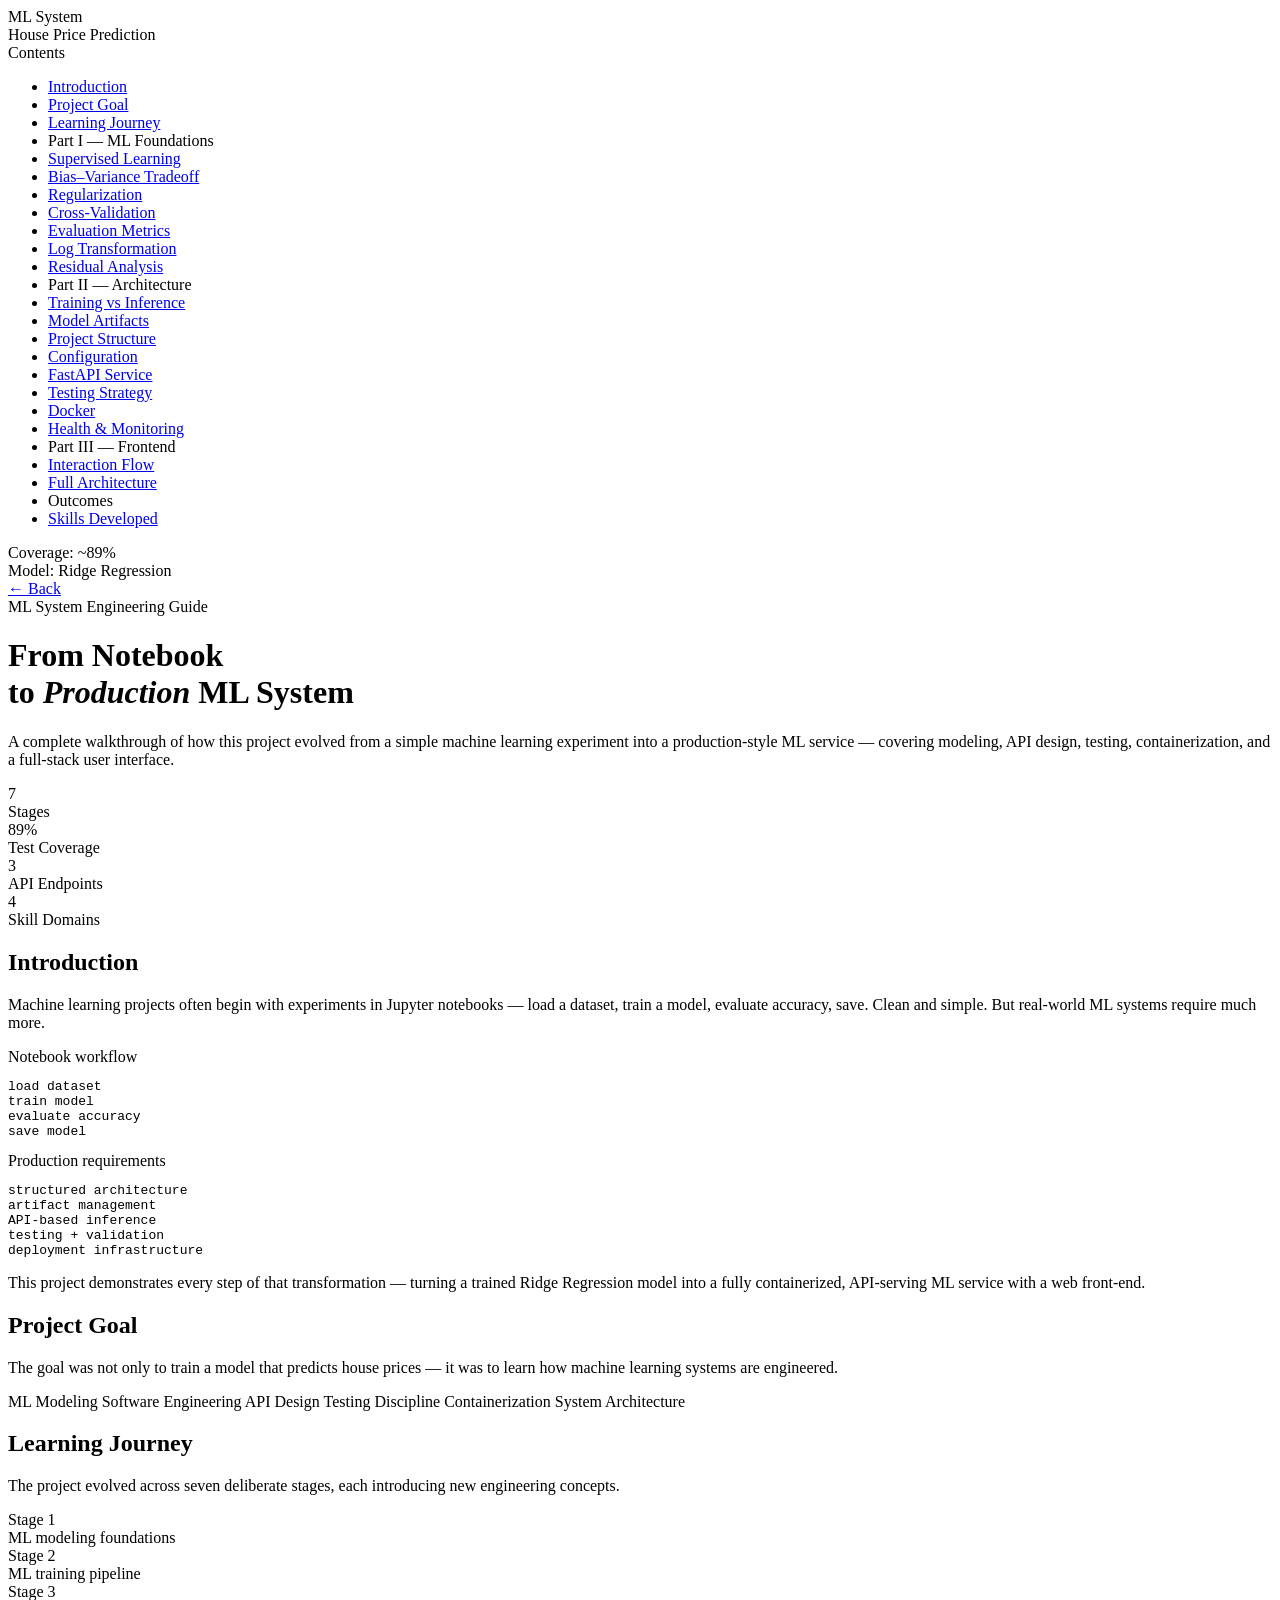
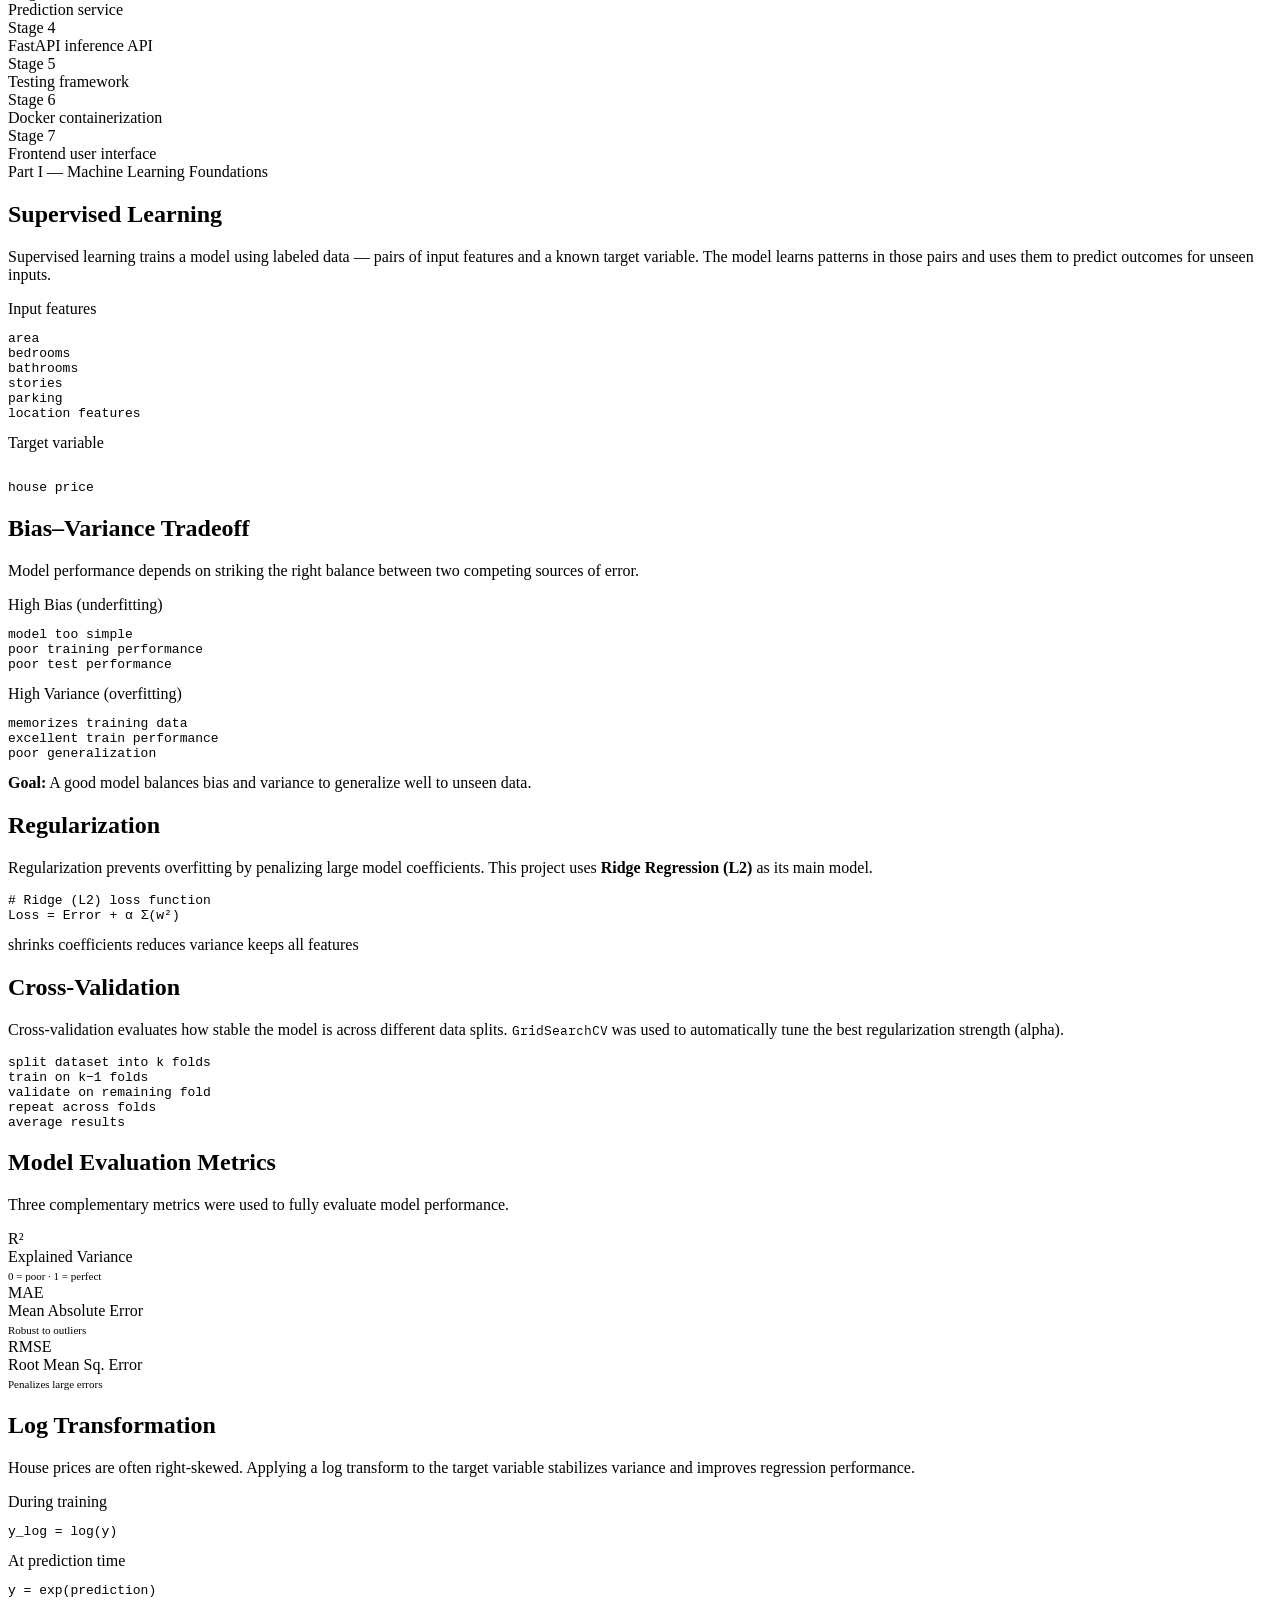
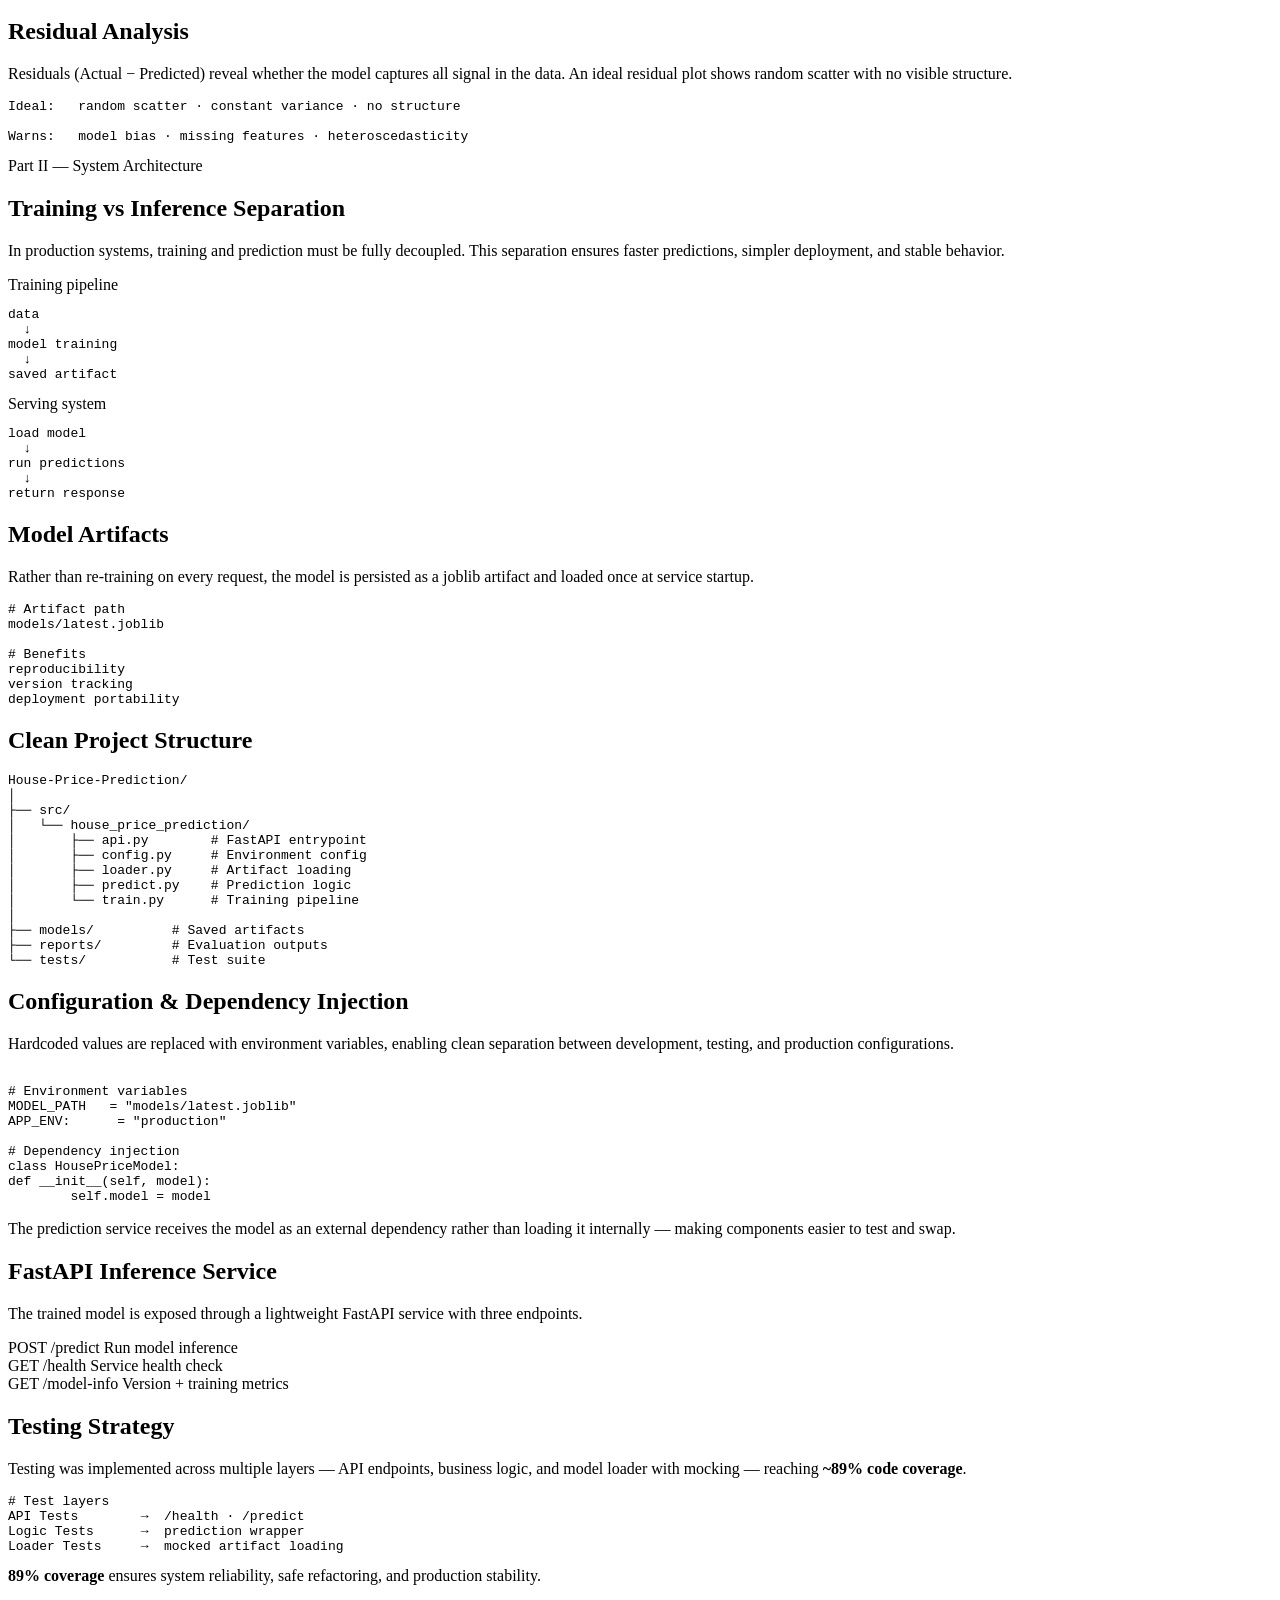
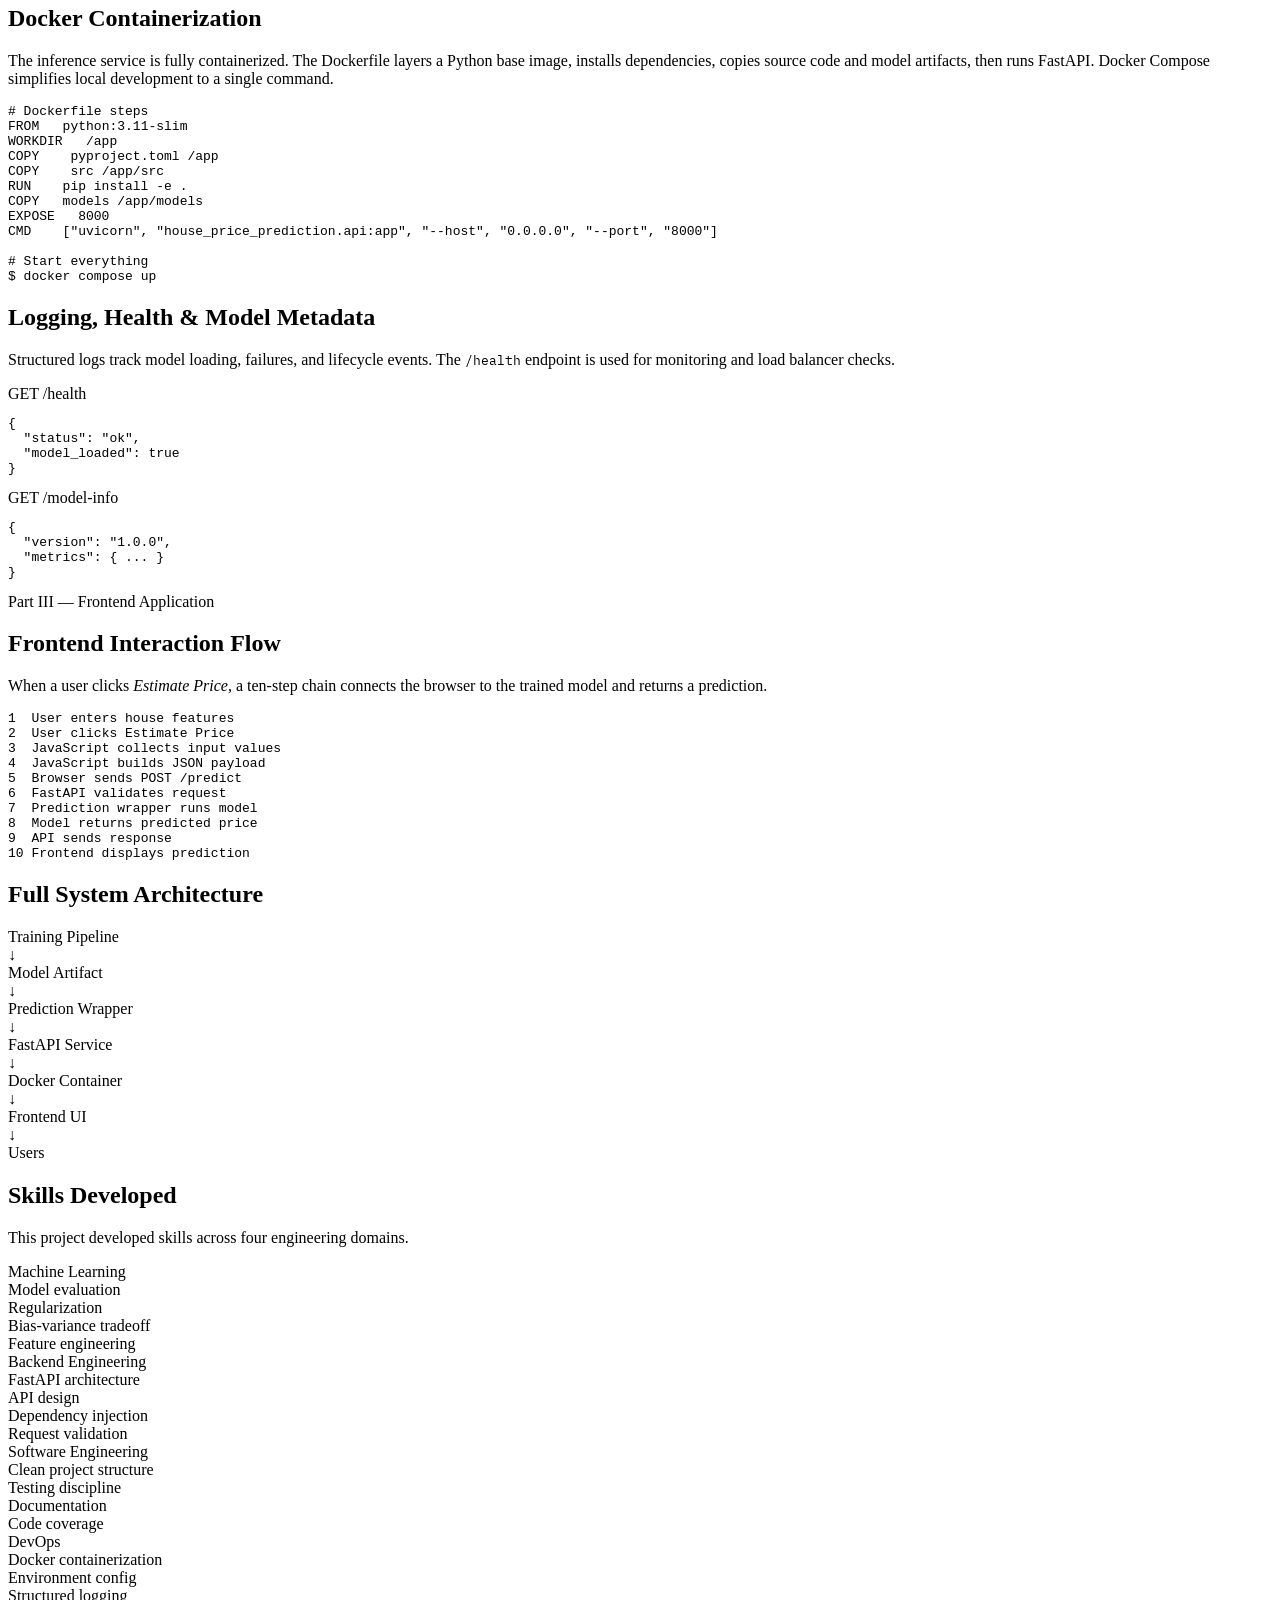
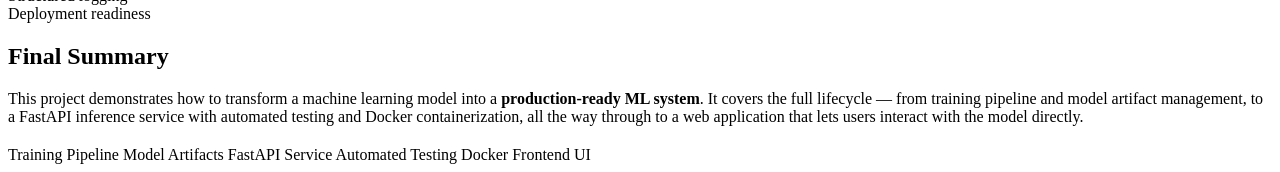
==== commit 7bbc1f70: "Improved UI" ====
--- a/src/house_price_prediction/static/about.html
+++ b/src/house_price_prediction/static/about.html
@@ -2,470 +2,478 @@
 <html lang="en">
 
 <head>
-  <meta charset="UTF-8" />
-  <meta name="viewport" content="width=device-width, initial-scale=1.0" />
-  <title>About — House Price Prediction ML System</title>
-  <link
-    href="https://fonts.googleapis.com/css2?family=Lora:ital,wght@0,400;0,600;0,700;1,400&family=IBM+Plex+Mono:wght@300;400;500&family=IBM+Plex+Sans:wght@300;400;500&display=swap"
-    rel="stylesheet" />
-  <link rel="stylesheet" href="/static/about.css">
+    <meta charset="UTF-8" />
+    <meta name="viewport" content="width=device-width, initial-scale=1.0" />
+    <title>About — House Price Prediction ML System</title>
+
+    <!-- Fonts (Upgraded) -->
+    <link
+        href="https://fonts.googleapis.com/css2?family=Inter:wght@400;500;600;700&family=IBM+Plex+Mono:wght@400&display=swap"
+        rel="stylesheet">
+
+    <link rel="stylesheet" href="/static/about.css">
 </head>
+<div class="progress-bar" id="progressBar"></div>
 
 <body>
 
-  <div class="layout">
-    
-    <!-- ── SIDEBAR ── -->
-    <aside class="sidebar">
-      
-      <div class="sidebar-brand">
-        <span class="sidebar-badge">ML System</span>
-        <div class="sidebar-title">House Price<br>Prediction</div>
-      </div>
-
-      <nav>
-        <div class="toc-label">Contents</div>
-        <ul class="toc">
-          <li><a href="#intro">Introduction</a></li>
-          <li><a href="#goal">Project Goal</a></li>
-          <li><a href="#journey">Learning Journey</a></li>
-
-          <li class="toc-section">
-            <div class="toc-section-label">Part I — ML Foundations</div>
-          </li>
-          <li><a href="#supervised">Supervised Learning</a></li>
-          <li><a href="#bias-variance">Bias–Variance Tradeoff</a></li>
-          <li><a href="#regularization">Regularization</a></li>
-          <li><a href="#crossval">Cross-Validation</a></li>
-          <li><a href="#metrics">Evaluation Metrics</a></li>
-          <li><a href="#log">Log Transformation</a></li>
-          <li><a href="#residuals">Residual Analysis</a></li>
-
-          <li class="toc-section">
-            <div class="toc-section-label">Part II — Architecture</div>
-          </li>
-          <li><a href="#separation">Training vs Inference</a></li>
-          <li><a href="#artifacts">Model Artifacts</a></li>
-          <li><a href="#structure">Project Structure</a></li>
-          <li><a href="#config">Configuration</a></li>
-          <li><a href="#api">FastAPI Service</a></li>
-          <li><a href="#testing">Testing Strategy</a></li>
-          <li><a href="#docker">Docker</a></li>
-          <li><a href="#health">Health & Monitoring</a></li>
-
-          <li class="toc-section">
-            <div class="toc-section-label">Part III — Frontend</div>
-          </li>
-          <li><a href="#frontend">Interaction Flow</a></li>
-          <li><a href="#fullarch">Full Architecture</a></li>
-
-          <li class="toc-section">
-            <div class="toc-section-label">Outcomes</div>
-          </li>
-          <li><a href="#skills">Skills Developed</a></li>
-          <li><a href="#future">Future Improvements</a></li>
-        </ul>
-      </nav>
-
-      <div class="sidebar-meta">
-        Coverage: <span>~89%</span><br>
-        Model: <span>Ridge Regression</span><br>
-      </div>
-    </aside>
-
-    <!-- ── MAIN ── -->
-    <main>
-
-      <!-- Hero -->
-      <div><a href="index.html" class="glass-btn">Back</a></div><br>
-      <div class="hero">
-        <div class="hero-eyebrow">ML System Engineering Guide</div>
-        <h1 class="hero-h1">
-          From Notebook<br>to <em>Production</em> ML System
-        </h1>
-        <p class="hero-desc">
-          A complete walkthrough of how this project evolved from a simple machine learning experiment
-          into a production-style ML service — covering modeling, API design, testing,
-          containerization, and a full-stack user interface.
-        </p>
-        <div class="hero-stats">
-          <div class="stat">
-            <div class="stat-num">7</div>
-            <div class="stat-label">Stages</div>
-          </div>
-          <div class="stat">
-            <div class="stat-num">89%</div>
-            <div class="stat-label">Test Coverage</div>
-          </div>
-          <div class="stat">
-            <div class="stat-num">3</div>
-            <div class="stat-label">API Endpoints</div>
-          </div>
-          <div class="stat">
-            <div class="stat-num">4</div>
-            <div class="stat-label">Skill Domains</div>
-          </div>
-        </div>
-      </div>
-
-      <!-- ─────── INTRO ─────── -->
-      <div class="doc-section" id="intro">
-        <div class="section-num">§ 01</div>
-        <h2>Introduction</h2>
-        <p>
-          Machine learning projects often begin with experiments in Jupyter notebooks —
-          load a dataset, train a model, evaluate accuracy, save. Clean and simple.
-          But real-world ML systems require much more.
-        </p>
-        <div class="code-pair">
-          <div>
-            <div class="code-label">Notebook workflow</div>
-            <div class="code-block">
-              <pre>
-load dataset
+    <div class="layout">
+
+        <!-- SIDEBAR -->
+        <aside class="sidebar">
+
+            <div class="sidebar-brand">
+                <span class="sidebar-badge">ML System</span>
+                <div class="sidebar-title">House Price Prediction</div>
+            </div>
+
+            <nav>
+                <div class="toc-label">Contents</div>
+                <ul class="toc">
+                    <li><a href="#intro">Introduction</a></li>
+                    <li><a href="#goal">Project Goal</a></li>
+                    <li><a href="#journey">Learning Journey</a></li>
+
+                    <li class="toc-section-label">Part I — ML Foundations</li>
+                    <li><a href="#supervised">Supervised Learning</a></li>
+                    <li><a href="#bias-variance">Bias–Variance Tradeoff</a></li>
+                    <li><a href="#regularization">Regularization</a></li>
+                    <li><a href="#crossval">Cross-Validation</a></li>
+                    <li><a href="#metrics">Evaluation Metrics</a></li>
+                    <li><a href="#log">Log Transformation</a></li>
+                    <li><a href="#residuals">Residual Analysis</a></li>
+
+                    <li class="toc-section-label">Part II — Architecture</li>
+                    <li><a href="#separation">Training vs Inference</a></li>
+                    <li><a href="#artifacts">Model Artifacts</a></li>
+                    <li><a href="#structure">Project Structure</a></li>
+                    <li><a href="#config">Configuration</a></li>
+                    <li><a href="#api">FastAPI Service</a></li>
+                    <li><a href="#testing">Testing Strategy</a></li>
+                    <li><a href="#docker">Docker</a></li>
+                    <li><a href="#health">Health & Monitoring</a></li>
+
+                    <li class="toc-section-label">Part III — Frontend</li>
+                    <li><a href="#frontend">Interaction Flow</a></li>
+                    <li><a href="#fullarch">Full Architecture</a></li>
+
+                    <li class="toc-section-label">Outcomes</li>
+                    <li><a href="#skills">Skills Developed</a></li>
+                </ul>
+            </nav>
+
+            <div class="sidebar-meta">
+                Coverage: <span>~89%</span><br>
+                Model: <span>Ridge Regression</span>
+            </div>
+        </aside>
+
+        <!-- MAIN -->
+        <main>
+
+            <!-- Back Button -->
+            <div class="top-bar">
+                <a href="/" class="btn-secondary">← Back</a>
+            </div>
+
+            <!-- HERO -->
+            <div class="hero">
+                <div class="hero-eyebrow">ML System Engineering Guide</div>
+
+                <h1 class="hero-h1">
+                    From Notebook<br>to <em class="highlight">Production</em> ML System
+                </h1>
+
+                <p class="hero-desc">
+                    A complete walkthrough of how this project evolved from a simple machine learning experiment
+                    into a production-style ML service — covering modeling, API design, testing,
+                    containerization, and a full-stack user interface.
+                </p>
+
+                <div class="hero-stats">
+                    <div class="stat">
+                        <div class="stat-num">7</div>
+                        <div class="stat-label">Stages</div>
+                    </div>
+                    <div class="stat">
+                        <div class="stat-num">89%</div>
+                        <div class="stat-label">Test Coverage</div>
+                    </div>
+                    <div class="stat">
+                        <div class="stat-num">3</div>
+                        <div class="stat-label">API Endpoints</div>
+                    </div>
+                    <div class="stat">
+                        <div class="stat-num">4</div>
+                        <div class="stat-label">Skill Domains</div>
+                    </div>
+                </div>
+            </div>
+
+            <!-- INTRO -->
+            <section class="doc-section" id="intro">
+                <h2>Introduction</h2>
+                <p>
+                    Machine learning projects often begin with experiments in Jupyter notebooks —
+                    load a dataset, train a model, evaluate accuracy, save. Clean and simple.
+                    But real-world ML systems require much more.
+                </p>
+
+                <div class="code-pair">
+                    <div>
+                        <div class="code-label">Notebook workflow</div>
+                        <div class="code-block">
+                            <pre>load dataset
 train model
 evaluate accuracy
 save model</pre>
-            </div>
-          </div>
-          <div>
-            <div class="code-label">Production requirements</div>
-            <div class="code-block">
-              <pre>
-structured architecture
+                        </div>
+                    </div>
+
+                    <div>
+                        <div class="code-label">Production requirements</div>
+                        <div class="code-block">
+                            <pre>structured architecture
 artifact management
 API-based inference
 testing + validation
 deployment infrastructure</pre>
-            </div>
-          </div>
-        </div>
-        <p>
-          This project demonstrates every step of that transformation — turning a trained Ridge Regression model into a
-          fully containerized, API-serving ML service with a web front-end.
-        </p>
-      </div>
-
-      <!-- ─────── GOAL ─────── -->
-      <div class="doc-section" id="goal">
-        <div class="section-num">§ 02</div>
-        <h2>Project Goal</h2>
-        <p>
-          The goal was not only to train a model that predicts house prices — it was to learn how
-          <strong style="color:var(--amber2)">machine learning systems are engineered</strong>.
-          This reflects the work of a Machine Learning Systems Engineer, not just a model builder.
-        </p>
-        <div class="pill-list">
-          <span class="pill amber">ML Modeling</span>
-          <span class="pill teal">Software Engineering</span>
-          <span class="pill blue">API Design</span>
-          <span class="pill">Testing Discipline</span>
-          <span class="pill red">Containerization</span>
-          <span class="pill teal">System Architecture</span>
-        </div>
-      </div>
-
-      <!-- ─────── JOURNEY ─────── -->
-      <div class="doc-section" id="journey">
-        <div class="section-num">§ 03</div>
-        <h2>Learning Journey</h2>
-        <p>The project evolved across seven deliberate stages, each introducing new engineering concepts.</p>
-        <div class="journey">
-          <div class="journey-item">
-            <div class="journey-line">
-              <div class="journey-dot"></div>
-              <div class="journey-connector"></div>
-            </div>
-            <div class="journey-content">
-              <div class="journey-stage">Stage 1</div>
-              <div class="journey-text">ML modeling foundations</div>
-            </div>
-          </div>
-          <div class="journey-item">
-            <div class="journey-line">
-              <div class="journey-dot"></div>
-              <div class="journey-connector"></div>
-            </div>
-            <div class="journey-content">
-              <div class="journey-stage">Stage 2</div>
-              <div class="journey-text">ML training pipeline</div>
-            </div>
-          </div>
-          <div class="journey-item">
-            <div class="journey-line">
-              <div class="journey-dot"></div>
-              <div class="journey-connector"></div>
-            </div>
-            <div class="journey-content">
-              <div class="journey-stage">Stage 3</div>
-              <div class="journey-text">Prediction service</div>
-            </div>
-          </div>
-          <div class="journey-item">
-            <div class="journey-line">
-              <div class="journey-dot"></div>
-              <div class="journey-connector"></div>
-            </div>
-            <div class="journey-content">
-              <div class="journey-stage">Stage 4</div>
-              <div class="journey-text">FastAPI inference API</div>
-            </div>
-          </div>
-          <div class="journey-item">
-            <div class="journey-line">
-              <div class="journey-dot"></div>
-              <div class="journey-connector"></div>
-            </div>
-            <div class="journey-content">
-              <div class="journey-stage">Stage 5</div>
-              <div class="journey-text">Testing framework</div>
-            </div>
-          </div>
-          <div class="journey-item">
-            <div class="journey-line">
-              <div class="journey-dot"></div>
-              <div class="journey-connector"></div>
-            </div>
-            <div class="journey-content">
-              <div class="journey-stage">Stage 6</div>
-              <div class="journey-text">Docker containerization</div>
-            </div>
-          </div>
-          <div class="journey-item">
-            <div class="journey-line">
-              <div class="journey-dot"></div>
-            </div>
-            <div class="journey-content">
-              <div class="journey-stage">Stage 7</div>
-              <div class="journey-text">Frontend user interface</div>
-            </div>
-          </div>
-        </div>
-      </div>
-
-      <!-- PART I -->
-      <div class="part-divider">
-        <div class="part-divider-line"></div>
-        <div class="part-divider-text">Part I — Machine Learning Foundations</div>
-        <div class="part-divider-line"></div>
-      </div>
-
-      <!-- ─────── SUPERVISED ─────── -->
-      <div class="doc-section" id="supervised">
-        <div class="section-num">§ 04</div>
-        <h2>Supervised Learning</h2>
-        <p>
-          Supervised learning trains a model using labeled data — pairs of input features and a known target variable.
-          The model learns patterns in those pairs and uses them to predict outcomes for unseen inputs.
-        </p>
-        <div class="code-pair">
-          <div>
-            <div class="code-label">Input features</div>
-            <div class="code-block">
-              <pre>
+                        </div>
+                    </div>
+                </div>
+
+                <p>
+                    This project demonstrates every step of that transformation — turning a trained Ridge Regression
+                    model into a
+                    fully containerized, API-serving ML service with a web front-end.
+                </p>
+            </section>
+
+            <!-- GOAL -->
+            <section class="doc-section" id="goal">
+                <h2>Project Goal</h2>
+
+                <p>
+                    The goal was not only to train a model that predicts house prices — it was to learn how
+                    <span class="highlight">machine learning systems are engineered</span>.
+                </p>
+
+                <div class="pill-list">
+                    <span class="pill">ML Modeling</span>
+                    <span class="pill">Software Engineering</span>
+                    <span class="pill">API Design</span>
+                    <span class="pill">Testing Discipline</span>
+                    <span class="pill">Containerization</span>
+                    <span class="pill">System Architecture</span>
+                </div>
+            </section>
+
+            <!-- ─────── JOURNEY ─────── -->
+            <div class="doc-section" id="journey">
+                <!-- <div class="section-num"> 03</div> -->
+                <h2>Learning Journey</h2>
+                <p>The project evolved across seven deliberate stages, each introducing new engineering concepts.</p>
+                <div class="journey">
+                    <div class="journey-item">
+                        <div class="journey-line">
+                            <div class="journey-dot"></div>
+                            <div class="journey-connector"></div>
+                        </div>
+                        <div class="journey-content">
+                            <div class="journey-stage">Stage 1</div>
+                            <div class="journey-text">ML modeling foundations</div>
+                        </div>
+                    </div>
+                    <div class="journey-item">
+                        <div class="journey-line">
+                            <div class="journey-dot"></div>
+                            <div class="journey-connector"></div>
+                        </div>
+                        <div class="journey-content">
+                            <div class="journey-stage">Stage 2</div>
+                            <div class="journey-text">ML training pipeline</div>
+                        </div>
+                    </div>
+                    <div class="journey-item">
+                        <div class="journey-line">
+                            <div class="journey-dot"></div>
+                            <div class="journey-connector"></div>
+                        </div>
+                        <div class="journey-content">
+                            <div class="journey-stage">Stage 3</div>
+                            <div class="journey-text">Prediction service</div>
+                        </div>
+                    </div>
+                    <div class="journey-item">
+                        <div class="journey-line">
+                            <div class="journey-dot"></div>
+                            <div class="journey-connector"></div>
+                        </div>
+                        <div class="journey-content">
+                            <div class="journey-stage">Stage 4</div>
+                            <div class="journey-text">FastAPI inference API</div>
+                        </div>
+                    </div>
+                    <div class="journey-item">
+                        <div class="journey-line">
+                            <div class="journey-dot"></div>
+                            <div class="journey-connector"></div>
+                        </div>
+                        <div class="journey-content">
+                            <div class="journey-stage">Stage 5</div>
+                            <div class="journey-text">Testing framework</div>
+                        </div>
+                    </div>
+                    <div class="journey-item">
+                        <div class="journey-line">
+                            <div class="journey-dot"></div>
+                            <div class="journey-connector"></div>
+                        </div>
+                        <div class="journey-content">
+                            <div class="journey-stage">Stage 6</div>
+                            <div class="journey-text">Docker containerization</div>
+                        </div>
+                    </div>
+                    <div class="journey-item">
+                        <div class="journey-line">
+                            <div class="journey-dot"></div>
+                        </div>
+                        <div class="journey-content">
+                            <div class="journey-stage">Stage 7</div>
+                            <div class="journey-text">Frontend user interface</div>
+                        </div>
+                    </div>
+                </div>
+            </div>
+
+            <!-- PART I -->
+            <div class="part-divider">
+                <div class="part-divider-line"></div>
+                <div class="part-divider-text">Part I — Machine Learning Foundations</div>
+                <div class="part-divider-line"></div>
+            </div>
+
+            <!-- ─────── SUPERVISED ─────── -->
+            <div class="doc-section" id="supervised">
+                <!-- <div class="section-num"> 04</div> -->
+                <h2>Supervised Learning</h2>
+                <p>
+                    Supervised learning trains a model using labeled data — pairs of input features and a known target
+                    variable.
+                    The model learns patterns in those pairs and uses them to predict outcomes for unseen inputs.
+                </p>
+                <div class="code-pair">
+                    <div>
+                        <div class="code-label">Input features</div>
+                        <div class="code-block">
+                            <pre>
 area
 bedrooms
 bathrooms
 stories
 parking
 location features</pre>
-            </div>
-          </div>
-          <div>
-            <div class="code-label">Target variable</div>
-            <div class="code-block">
-              <pre>
+                        </div>
+                    </div>
+                    <div>
+                        <div class="code-label">Target variable</div>
+                        <div class="code-block">
+                            <pre>
 
 house price</pre>
-            </div>
-          </div>
-        </div>
-      </div>
-
-      <!-- ─────── BIAS-VARIANCE ─────── -->
-      <div class="doc-section" id="bias-variance">
-        <div class="section-num">§ 05</div>
-        <h2>Bias–Variance Tradeoff</h2>
-        <p>Model performance depends on striking the right balance between two competing sources of error.</p>
-        <div class="code-pair">
-          <div>
-            <div class="code-label">High Bias (underfitting)</div>
-            <div class="code-block">
-              <pre>
+                        </div>
+                    </div>
+                </div>
+            </div>
+
+            <!-- ─────── BIAS-VARIANCE ─────── -->
+            <div class="doc-section" id="bias-variance">
+                <!-- <div class="section-num"> 05</div> -->
+                <h2>Bias–Variance Tradeoff</h2>
+                <p>Model performance depends on striking the right balance between two competing sources of error.</p>
+                <div class="code-pair">
+                    <div>
+                        <div class="code-label">High Bias (underfitting)</div>
+                        <div class="code-block">
+                            <pre>
 model too simple
 poor training performance
 poor test performance</pre>
-            </div>
-          </div>
-          <div>
-            <div class="code-label">High Variance (overfitting)</div>
-            <div class="code-block">
-              <pre>
+                        </div>
+                    </div>
+                    <div>
+                        <div class="code-label">High Variance (overfitting)</div>
+                        <div class="code-block">
+                            <pre>
 memorizes training data
 excellent train performance
 poor generalization</pre>
-            </div>
-          </div>
-        </div>
-        <div class="callout">
-          <strong>Goal:</strong> A good model balances bias and variance to generalize well to unseen data.
-        </div>
-      </div>
-
-      <!-- ─────── REGULARIZATION ─────── -->
-      <div class="doc-section" id="regularization">
-        <div class="section-num">§ 06</div>
-        <h2>Regularization</h2>
-        <p>
-          Regularization prevents overfitting by penalizing large model coefficients. This project uses
-          <strong style="color:var(--amber2)">Ridge Regression (L2)</strong> as its main model.
-        </p>
-        <div class="code-block">
-          <pre>
+                        </div>
+                    </div>
+                </div>
+                <div class="callout">
+                    <strong>Goal:</strong> A good model balances bias and variance to generalize well to unseen data.
+                </div>
+            </div>
+
+            <!-- ─────── REGULARIZATION ─────── -->
+            <div class="doc-section" id="regularization">
+                <!-- <div class="section-num"> 06</div> -->
+                <h2>Regularization</h2>
+                <p>
+                    Regularization prevents overfitting by penalizing large model coefficients. This project uses
+                    <strong class="highlight">Ridge Regression (L2)</strong> as its main model.
+                </p>
+                <div class="code-block">
+                    <pre>
 <span class="c-cmt"># Ridge (L2) loss function</span>
 <span class="c-key">Loss</span> <span class="c-sym">=</span> <span class="c-val">Error</span> <span class="c-sym">+</span> α <span class="c-val">Σ</span>(w²)
 </pre>
-        </div>
-        <div class="pill-list">
-          <span class="pill teal">shrinks coefficients</span>
-          <span class="pill teal">reduces variance</span>
-          <span class="pill teal">keeps all features</span>
-        </div>
-      </div>
-
-      <!-- ─────── CROSS-VAL ─────── -->
-      <div class="doc-section" id="crossval">
-        <div class="section-num">§ 07</div>
-        <h2>Cross-Validation</h2>
-        <p>
-          Cross-validation evaluates how stable the model is across different data splits.
-          <code style="font-family:'IBM Plex Mono',monospace;color:var(--teal);font-size:13px">GridSearchCV</code> was
-          used
-          to automatically tune the best regularization strength (alpha).
-        </p>
-        <div class="code-block">
-          <pre>
+                </div>
+                <div class="pill-list">
+                    <span class="pill teal">shrinks coefficients</span>
+                    <span class="pill teal">reduces variance</span>
+                    <span class="pill teal">keeps all features</span>
+                </div>
+            </div>
+
+            <!-- ─────── CROSS-VAL ─────── -->
+            <div class="doc-section" id="crossval">
+                <!-- <div class="section-num"> 07</div> -->
+                <h2>Cross-Validation</h2>
+                <p>
+                    Cross-validation evaluates how stable the model is across different data splits.
+                    <code
+                        style="font-family:'IBM Plex Mono',monospace;color:var(--teal);font-size:13px">GridSearchCV</code>
+                    was
+                    used
+                    to automatically tune the best regularization strength (alpha).
+                </p>
+                <div class="code-block">
+                    <pre>
 split dataset into k folds
 train on k−1 folds
 validate on remaining fold
 repeat across folds
 average results</pre>
-        </div>
-      </div>
-
-      <!-- ─────── METRICS ─────── -->
-      <div class="doc-section" id="metrics">
-        <div class="section-num">§ 08</div>
-        <h2>Model Evaluation Metrics</h2>
-        <p>Three complementary metrics were used to fully evaluate model performance.</p>
-        <div class="metric-row">
-          <div class="metric-card">
-            <div class="metric-card-val">R²</div>
-            <div class="metric-card-label">Explained Variance<br><span style="color:var(--muted);font-size:11px">0 =
-                poor · 1 = perfect</span></div>
-          </div>
-          <div class="metric-card">
-            <div class="metric-card-val">MAE</div>
-            <div class="metric-card-label">Mean Absolute Error<br><span style="color:var(--muted);font-size:11px">Robust
-                to outliers</span></div>
-          </div>
-          <div class="metric-card">
-            <div class="metric-card-val">RMSE</div>
-            <div class="metric-card-label">Root Mean Sq. Error<br><span
-                style="color:var(--muted);font-size:11px">Penalizes large errors</span></div>
-          </div>
-        </div>
-      </div>
-
-      <!-- ─────── LOG TRANSFORM ─────── -->
-      <div class="doc-section" id="log">
-        <div class="section-num">§ 09</div>
-        <h2>Log Transformation</h2>
-        <p>
-          House prices are often right-skewed. Applying a log transform to the target variable
-          stabilizes variance and improves regression performance.
-        </p>
-        <div class="code-pair">
-          <div>
-            <div class="code-label">During training</div>
-            <div class="code-block">
-              <pre>y_log = log(y)</pre>
-            </div>
-          </div>
-          <div>
-            <div class="code-label">At prediction time</div>
-            <div class="code-block">
-              <pre>y = exp(prediction)</pre>
-            </div>
-          </div>
-        </div>
-      </div>
-
-      <!-- ─────── RESIDUALS ─────── -->
-      <div class="doc-section" id="residuals">
-        <div class="section-num">§ 10</div>
-        <h2>Residual Analysis</h2>
-        <p>
-          Residuals (Actual − Predicted) reveal whether the model captures all signal in the data.
-          An ideal residual plot shows random scatter with no visible structure.
-        </p>
-        <div class="code-block">
-          <pre>
+                </div>
+            </div>
+
+            <!-- ─────── METRICS ─────── -->
+            <div class="doc-section" id="metrics">
+                <!-- <div class="section-num"> 08</div> -->
+                <h2>Model Evaluation Metrics</h2>
+                <p>Three complementary metrics were used to fully evaluate model performance.</p>
+                <div class="metric-row">
+                    <div class="metric-card">
+                        <div class="metric-card-val">R²</div>
+                        <div class="metric-card-label">Explained Variance<br><span
+                                style="color:var(--muted);font-size:11px">0 =
+                                poor · 1 = perfect</span></div>
+                    </div>
+                    <div class="metric-card">
+                        <div class="metric-card-val">MAE</div>
+                        <div class="metric-card-label">Mean Absolute Error<br><span
+                                style="color:var(--muted);font-size:11px">Robust
+                                to outliers</span></div>
+                    </div>
+                    <div class="metric-card">
+                        <div class="metric-card-val">RMSE</div>
+                        <div class="metric-card-label">Root Mean Sq. Error<br><span
+                                style="color:var(--muted);font-size:11px">Penalizes large errors</span></div>
+                    </div>
+                </div>
+            </div>
+
+            <!-- ─────── LOG TRANSFORM ─────── -->
+            <div class="doc-section" id="log">
+                <!-- <div class="section-num"> 09</div> -->
+                <h2>Log Transformation</h2>
+                <p>
+                    House prices are often right-skewed. Applying a log transform to the target variable
+                    stabilizes variance and improves regression performance.
+                </p>
+                <div class="code-pair">
+                    <div>
+                        <div class="code-label">During training</div>
+                        <div class="code-block">
+                            <pre>y_log = log(y)</pre>
+                        </div>
+                    </div>
+                    <div>
+                        <div class="code-label">At prediction time</div>
+                        <div class="code-block">
+                            <pre>y = exp(prediction)</pre>
+                        </div>
+                    </div>
+                </div>
+            </div>
+
+            <!-- ─────── RESIDUALS ─────── -->
+            <div class="doc-section" id="residuals">
+                <!-- <div class="section-num"> 10</div> -->
+                <h2>Residual Analysis</h2>
+                <p>
+                    Residuals (Actual − Predicted) reveal whether the model captures all signal in the data.
+                    An ideal residual plot shows random scatter with no visible structure.
+                </p>
+                <div class="code-block">
+                    <pre>
 <span class="c-key">Ideal:</span>   random scatter · constant variance · no structure
 
 <span class="c-key">Warns:</span>   model bias · missing features · heteroscedasticity</pre>
-        </div>
-      </div>
-
-      <!-- PART II -->
-      <div class="part-divider">
-        <div class="part-divider-line"></div>
-        <div class="part-divider-text">Part II — System Architecture</div>
-        <div class="part-divider-line"></div>
-      </div>
-
-      <!-- ─────── SEPARATION ─────── -->
-      <div class="doc-section" id="separation">
-        <div class="section-num">§ 11</div>
-        <h2>Training vs Inference Separation</h2>
-        <p>
-          In production systems, training and prediction must be fully decoupled.
-          This separation ensures faster predictions, simpler deployment, and stable behavior.
-        </p>
-        <div class="code-pair">
-          <div>
-            <div class="code-label">Training pipeline</div>
-            <div class="code-block">
-              <pre>data
+                </div>
+            </div>
+
+            <!-- PART II -->
+            <div class="part-divider">
+                <div class="part-divider-line"></div>
+                <div class="part-divider-text">Part II — System Architecture</div>
+                <div class="part-divider-line"></div>
+            </div>
+
+            <!-- ─────── SEPARATION ─────── -->
+            <div class="doc-section" id="separation">
+                <!-- <div class="section-num"> 11</div> -->
+                <h2>Training vs Inference Separation</h2>
+                <p>
+                    In production systems, training and prediction must be fully decoupled.
+                    This separation ensures faster predictions, simpler deployment, and stable behavior.
+                </p>
+                <div class="code-pair">
+                    <div>
+                        <div class="code-label">Training pipeline</div>
+                        <div class="code-block">
+                            <pre>data
   ↓
 model training
   ↓
 saved artifact</pre>
-            </div>
-          </div>
-          <div>
-            <div class="code-label">Serving system</div>
-            <div class="code-block">
-              <pre>load model
+                        </div>
+                    </div>
+                    <div>
+                        <div class="code-label">Serving system</div>
+                        <div class="code-block">
+                            <pre>load model
   ↓
 run predictions
   ↓
 return response</pre>
-            </div>
-          </div>
-        </div>
-      </div>
-
-      <!-- ─────── ARTIFACTS ─────── -->
-      <div class="doc-section" id="artifacts">
-        <div class="section-num">§ 12</div>
-        <h2>Model Artifacts</h2>
-        <p>
-          Rather than re-training on every request, the model is persisted as a joblib artifact and loaded
-          once at service startup.
-        </p>
-        <div class="code-block">
-          <pre>
+                        </div>
+                    </div>
+                </div>
+            </div>
+
+            <!-- ─────── ARTIFACTS ─────── -->
+            <div class="doc-section" id="artifacts">
+                <!-- <div class="section-num"> 12</div> -->
+                <h2>Model Artifacts</h2>
+                <p>
+                    Rather than re-training on every request, the model is persisted as a joblib artifact and loaded
+                    once at service startup.
+                </p>
+                <div class="code-block">
+                    <pre>
 <span class="c-cmt"># Artifact path</span>
 <span class="c-str">models/latest.joblib</span>
 
@@ -473,15 +481,15 @@
 <span class="c-val">reproducibility</span>
 <span class="c-val">version tracking</span>
 <span class="c-val">deployment portability</span></pre>
-        </div>
-      </div>
-
-      <!-- ─────── STRUCTURE ─────── -->
-      <div class="doc-section" id="structure">
-        <div class="section-num">§ 13</div>
-        <h2>Clean Project Structure</h2>
-        <div class="code-block">
-          <pre>
+                </div>
+            </div>
+
+            <!-- ─────── STRUCTURE ─────── -->
+            <div class="doc-section" id="structure">
+                <!-- <div class="section-num"> 13</div> -->
+                <h2>Clean Project Structure</h2>
+                <div class="code-block">
+                    <pre>
 <span class="c-str">House-Price-Prediction/</span>
 │
 ├── <span class="c-key">src/</span>
@@ -495,19 +503,20 @@
 ├── <span class="c-key">models/</span>          <span class="c-cmt"># Saved artifacts</span>
 ├── <span class="c-key">reports/</span>         <span class="c-cmt"># Evaluation outputs</span>
 └── <span class="c-key">tests/</span>           <span class="c-cmt"># Test suite</span></pre>
-        </div>
-      </div>
-
-      <!-- ─────── CONFIG ─────── -->
-      <div class="doc-section" id="config">
-        <div class="section-num">§ 14–15</div>
-        <h2>Configuration & Dependency Injection</h2>
-        <p>
-          Hardcoded values are replaced with environment variables, enabling clean separation between development,
-          testing, and production configurations.
-        </p>
-        <div class="code-block">
-          <pre>
+                </div>
+            </div>
+
+            <!-- ─────── CONFIG ─────── -->
+            <div class="doc-section" id="config">
+                <!-- <div class="section-num"> 14–15</div> -->
+                <h2>Configuration & Dependency Injection</h2>
+                <p>
+                    Hardcoded values are replaced with environment variables, enabling clean separation between
+                    development,
+                    testing, and production configurations.
+                </p>
+                <div class="code-block">
+                    <pre>
 
 <span class="c-cmt"># Environment variables</span>
 <span class="c-key">MODEL_PATH</span>   <span class="c-sym">=</span> <span class="c-str">"models/latest.joblib"</span>
@@ -522,68 +531,71 @@
 
 
 
-</div>
-        <p>
-          The prediction service receives the model as an external dependency rather than loading it internally —
-          making components easier to test and swap.
-        </p>
-      </div>
-
-      <!-- ─────── API ─────── -->
-      <div class="doc-section" id="api">
-        <div class="section-num">§ 16</div>
-        <h2>FastAPI Inference Service</h2>
-        <p>The trained model is exposed through a lightweight FastAPI service with three endpoints.</p>
-        <div class="endpoint-list">
-          <div class="endpoint">
-            <span class="method post">POST</span>
-            <span class="endpoint-path">/predict</span>
-            <span class="endpoint-desc">Run model inference</span>
-          </div>
-          <div class="endpoint">
-            <span class="method get">GET</span>
-            <span class="endpoint-path">/health</span>
-            <span class="endpoint-desc">Service health check</span>
-          </div>
-          <div class="endpoint">
-            <span class="method get">GET</span>
-            <span class="endpoint-path">/model-info</span>
-            <span class="endpoint-desc">Version + training metrics</span>
-          </div>
-        </div>
-      </div>
-
-      <!-- ─────── TESTING ─────── -->
-      <div class="doc-section" id="testing">
-        <div class="section-num">§ 17–18</div>
-        <h2>Testing Strategy</h2>
-        <p>
-          Testing was implemented across multiple layers — API endpoints, business logic,
-          and model loader with mocking — reaching <strong style="color:var(--amber2)">~89% code coverage</strong>.
-        </p>
-        <div class="code-block">
-          <pre>
+                </div>
+                <p>
+                    The prediction service receives the model as an external dependency rather than loading it
+                    internally —
+                    making components easier to test and swap.
+                </p>
+            </div>
+
+            <!-- ─────── API ─────── -->
+            <div class="doc-section" id="api">
+                <!-- <div class="section-num"> 16</div> -->
+                <h2>FastAPI Inference Service</h2>
+                <p>The trained model is exposed through a lightweight FastAPI service with three endpoints.</p>
+                <div class="endpoint-list">
+                    <div class="endpoint">
+                        <span class="method post">POST</span>
+                        <span class="endpoint-path">/predict</span>
+                        <span class="endpoint-desc">Run model inference</span>
+                    </div>
+                    <div class="endpoint">
+                        <span class="method get">GET</span>
+                        <span class="endpoint-path">/health</span>
+                        <span class="endpoint-desc">Service health check</span>
+                    </div>
+                    <div class="endpoint">
+                        <span class="method get">GET</span>
+                        <span class="endpoint-path">/model-info</span>
+                        <span class="endpoint-desc">Version + training metrics</span>
+                    </div>
+                </div>
+            </div>
+
+            <!-- ─────── TESTING ─────── -->
+            <div class="doc-section" id="testing">
+                <!-- <div class="section-num"> 17–18</div> -->
+                <h2>Testing Strategy</h2>
+                <p>
+                    Testing was implemented across multiple layers — API endpoints, business logic,
+                    and model loader with mocking — reaching <strong class="highlight">~89% code
+                        coverage</strong>.
+                </p>
+                <div class="code-block">
+                    <pre>
 <span class="c-cmt"># Test layers</span>
 <span class="c-val">API Tests</span>        <span class="c-sym">→</span>  /health · /predict
 <span class="c-val">Logic Tests</span>      <span class="c-sym">→</span>  prediction wrapper
 <span class="c-val">Loader Tests</span>     <span class="c-sym">→</span>  mocked artifact loading</pre>
-        </div>
-        <div class="callout">
-          <strong>89% coverage</strong> ensures system reliability, safe refactoring, and production stability.
-        </div>
-      </div>
-
-      <!-- ─────── DOCKER ─────── -->
-      <div class="doc-section" id="docker">
-        <div class="section-num">§ 19–20</div>
-        <h2>Docker Containerization</h2>
-        <p>
-          The inference service is fully containerized. The Dockerfile layers a Python base image,
-          installs dependencies, copies source code and model artifacts, then runs FastAPI.
-          Docker Compose simplifies local development to a single command.
-        </p>
-        <div class="code-block">
-          <pre>
+                </div>
+                <div class="callout">
+                    <strong>89% coverage</strong> ensures system reliability, safe refactoring, and production
+                    stability.
+                </div>
+            </div>
+
+            <!-- ─────── DOCKER ─────── -->
+            <div class="doc-section" id="docker">
+                <!-- <div class="section-num"> 19–20</div> -->
+                <h2>Docker Containerization</h2>
+                <p>
+                    The inference service is fully containerized. The Dockerfile layers a Python base image,
+                    installs dependencies, copies source code and model artifacts, then runs FastAPI.
+                    Docker Compose simplifies local development to a single command.
+                </p>
+                <div class="code-block">
+                    <pre>
 <span class="c-cmt"># Dockerfile steps</span>
 <span class="c-key">FROM</span>   python:3.11-slim
 <span class="c-key">WORKDIR</span>   /app
@@ -596,60 +608,61 @@
 
 <span class="c-cmt"># Start everything</span>
 <span class="c-key">$</span> docker compose up</pre>
-        </div>
-      </div>
-
-      <!-- ─────── HEALTH ─────── -->
-      <div class="doc-section" id="health">
-        <div class="section-num">§ 21–23</div>
-        <h2>Logging, Health & Model Metadata</h2>
-        <p>
-          Structured logs track model loading, failures, and lifecycle events.
-          The <code style="font-family:'IBM Plex Mono',monospace;color:var(--teal);font-size:13px">/health</code>
-          endpoint
-          is used for monitoring and load balancer checks.
-        </p>
-        <div class="code-pair">
-          <div>
-            <div class="code-label">GET /health</div>
-            <div class="code-block">
-              <pre>
+                </div>
+            </div>
+
+            <!-- ─────── HEALTH ─────── -->
+            <div class="doc-section" id="health">
+                <!-- <div class="section-num"> 21–23</div> -->
+                <h2>Logging, Health & Model Metadata</h2>
+                <p>
+                    Structured logs track model loading, failures, and lifecycle events.
+                    The <code
+                        style="font-family:'IBM Plex Mono',monospace;color:var(--teal);font-size:13px">/health</code>
+                    endpoint
+                    is used for monitoring and load balancer checks.
+                </p>
+                <div class="code-pair">
+                    <div>
+                        <div class="code-label">GET /health</div>
+                        <div class="code-block">
+                            <pre>
 {
   "status": "ok",
   "model_loaded": true
 }</pre>
-            </div>
-          </div>
-          <div>
-            <div class="code-label">GET /model-info</div>
-            <div class="code-block">
-              <pre>
+                        </div>
+                    </div>
+                    <div>
+                        <div class="code-label">GET /model-info</div>
+                        <div class="code-block">
+                            <pre>
 {
   "version": "1.0.0",
   "metrics": { ... }
 }</pre>
-            </div>
-          </div>
-        </div>
-      </div>
-
-      <!-- PART III -->
-      <div class="part-divider">
-        <div class="part-divider-line"></div>
-        <div class="part-divider-text">Part III — Frontend Application</div>
-        <div class="part-divider-line"></div>
-      </div>
-
-      <!-- ─────── FRONTEND ─────── -->
-      <div class="doc-section" id="frontend">
-        <div class="section-num">§ 24</div>
-        <h2>Frontend Interaction Flow</h2>
-        <p>
-          When a user clicks <em style="color:var(--amber2)">Estimate Price</em>, a ten-step chain connects
-          the browser to the trained model and returns a prediction.
-        </p>
-        <div class="code-block">
-          <pre>
+                        </div>
+                    </div>
+                </div>
+            </div>
+
+            <!-- PART III -->
+            <div class="part-divider">
+                <div class="part-divider-line"></div>
+                <div class="part-divider-text">Part III — Frontend Application</div>
+                <div class="part-divider-line"></div>
+            </div>
+
+            <!-- ─────── FRONTEND ─────── -->
+            <div class="doc-section" id="frontend">
+                <!-- <div class="section-num"> 24</div> -->
+                <h2>Frontend Interaction Flow</h2>
+                <p>
+                    When a user clicks <em style="color:var(--amber2)">Estimate Price</em>, a ten-step chain connects
+                    the browser to the trained model and returns a prediction.
+                </p>
+                <div class="code-block">
+                    <pre>
 <span class="c-sym">1</span>  User enters house features
 <span class="c-sym">2</span>  User clicks Estimate Price
 <span class="c-sym">3</span>  JavaScript collects input values
@@ -660,152 +673,175 @@
 <span class="c-sym">8</span>  Model returns predicted price
 <span class="c-sym">9</span>  API sends response
 <span class="c-sym">10</span> Frontend displays prediction</pre>
-        </div>
-      </div>
-
-      <!-- ─────── FULL ARCH ─────── -->
-      <div class="doc-section" id="fullarch">
-        <div class="section-num">§ 25–26</div>
-        <h2>Full System Architecture</h2>
-        <div class="arch-flow">
-          <div class="arch-node">
-            <div class="arch-box highlight">Training Pipeline</div>
-          </div>
-          <div class="arch-arrow">↓</div>
-          <div class="arch-node">
-            <div class="arch-box">Model Artifact</div>
-          </div>
-          <div class="arch-arrow">↓</div>
-          <div class="arch-node">
-            <div class="arch-box">Prediction Wrapper</div>
-          </div>
-          <div class="arch-arrow">↓</div>
-          <div class="arch-node">
-            <div class="arch-box">FastAPI Service</div>
-          </div>
-          <div class="arch-arrow">↓</div>
-          <div class="arch-node">
-            <div class="arch-box">Docker Container</div>
-          </div>
-          <div class="arch-arrow">↓</div>
-          <div class="arch-node">
-            <div class="arch-box">Frontend UI</div>
-          </div>
-          <div class="arch-arrow">↓</div>
-          <div class="arch-node">
-            <div class="arch-box highlight">Users</div>
-          </div>
-        </div>
-      </div>
-
-      <!-- ─────── SKILLS ─────── -->
-      <div class="doc-section" id="skills">
-        <div class="section-num">§ 27–28</div>
-        <h2>Skills Developed</h2>
-        <p>This project developed skills across four engineering domains.</p>
-        <div class="skills-grid">
-          <div class="skill-card">
-            <div class="skill-card-title">Machine Learning</div>
-            <div class="skill-item">Model evaluation</div>
-            <div class="skill-item">Regularization</div>
-            <div class="skill-item">Bias-variance tradeoff</div>
-            <div class="skill-item">Feature engineering</div>
-          </div>
-          <div class="skill-card">
-            <div class="skill-card-title">Backend Engineering</div>
-            <div class="skill-item">FastAPI architecture</div>
-            <div class="skill-item">API design</div>
-            <div class="skill-item">Dependency injection</div>
-            <div class="skill-item">Request validation</div>
-          </div>
-          <div class="skill-card">
-            <div class="skill-card-title">Software Engineering</div>
-            <div class="skill-item">Clean project structure</div>
-            <div class="skill-item">Testing discipline</div>
-            <div class="skill-item">Documentation</div>
-            <div class="skill-item">Code coverage</div>
-          </div>
-          <div class="skill-card">
-            <div class="skill-card-title">DevOps</div>
-            <div class="skill-item">Docker containerization</div>
-            <div class="skill-item">Environment config</div>
-            <div class="skill-item">Structured logging</div>
-            <div class="skill-item">Deployment readiness</div>
-          </div>
-        </div>
-      </div>
-
-      <!-- ─────── FUTURE ─────── -->
-      <div class="doc-section" id="future">
-        <div class="section-num">§ 29</div>
-        <h2>Future Improvements</h2>
-        <div class="future-grid">
-          <div class="future-card">
-            <div class="future-card-title">CI/CD</div>
-            <div class="future-item">GitHub Actions<br>Automated testing<br>Docker image builds</div>
-          </div>
-          <div class="future-card">
-            <div class="future-card-title">Cloud Deployment</div>
-            <div class="future-item">AWS / Render<br>Fly.io / Railway<br>Managed containers</div>
-          </div>
-          <div class="future-card">
-            <div class="future-card-title">Monitoring</div>
-            <div class="future-item">Prediction logging<br>Data drift detection<br>Model performance tracking</div>
-          </div>
-        </div>
-      </div>
-
-      <!-- ─────── SUMMARY ─────── -->
-      <div class="doc-section summary-box">
-        <h2>Final Summary</h2>
-        <p>
-          This project demonstrates how to transform a machine learning model into a
-          <strong style="color:var(--amber2)">production-ready ML system</strong>.
-          It covers the full lifecycle — from training pipeline and model artifact management,
-          to a FastAPI inference service with automated testing and Docker containerization,
-          all the way through to a web application that lets users interact with the model directly.
-        </p>
-        <div class="pill-list" style="margin-top:20px">
-          <span class="pill amber">Training Pipeline</span>
-          <span class="pill teal">Model Artifacts</span>
-          <span class="pill blue">FastAPI Service</span>
-          <span class="pill">Automated Testing</span>
-          <span class="pill red">Docker</span>
-          <span class="pill teal">Frontend UI</span>
-        </div>
-      </div>
-
-    </main>
-  </div>
-
-  <script>
-    // Scroll reveal
-    const observer = new IntersectionObserver((entries) => {
-      entries.forEach(e => {
-        if (e.isIntersecting) {
-          e.target.classList.add('visible');
-        }
-      });
-    }, { threshold: 0.08 });
-
-    document.querySelectorAll('.doc-section').forEach(el => observer.observe(el));
-
-    // Active TOC link
-    const sections = document.querySelectorAll('.doc-section[id]');
-    const links = document.querySelectorAll('.toc a');
-
-    const tocObserver = new IntersectionObserver((entries) => {
-      entries.forEach(entry => {
-        if (entry.isIntersecting) {
-          links.forEach(l => l.classList.remove('active'));
-          const active = document.querySelector(`.toc a[href="#${entry.target.id}"]`);
-          if (active) active.classList.add('active');
-        }
-      });
-    }, { rootMargin: '-20% 0px -70% 0px' });
-
-    sections.forEach(s => tocObserver.observe(s));
-  </script>
+                </div>
+            </div>
+
+            <!-- ─────── FULL ARCH ─────── -->
+            <div class="doc-section" id="fullarch">
+                <!-- <div class="section-num"> 25–26</div> -->
+                <h2>Full System Architecture</h2>
+                <div class="arch-flow">
+                    <div class="arch-node">
+                        <div class="arch-box highlight">Training Pipeline</div>
+                    </div>
+                    <div class="arch-arrow">↓</div>
+                    <div class="arch-node">
+                        <div class="arch-box">Model Artifact</div>
+                    </div>
+                    <div class="arch-arrow">↓</div>
+                    <div class="arch-node">
+                        <div class="arch-box">Prediction Wrapper</div>
+                    </div>
+                    <div class="arch-arrow">↓</div>
+                    <div class="arch-node">
+                        <div class="arch-box">FastAPI Service</div>
+                    </div>
+                    <div class="arch-arrow">↓</div>
+                    <div class="arch-node">
+                        <div class="arch-box">Docker Container</div>
+                    </div>
+                    <div class="arch-arrow">↓</div>
+                    <div class="arch-node">
+                        <div class="arch-box">Frontend UI</div>
+                    </div>
+                    <div class="arch-arrow">↓</div>
+                    <div class="arch-node">
+                        <div class="arch-box highlight">Users</div>
+                    </div>
+                </div>
+            </div>
+
+            <!-- ─────── SKILLS ─────── -->
+            <div class="doc-section" id="skills">
+                <!-- <div class="section-num"> 27–28</div> -->
+                <h2>Skills Developed</h2>
+                <p>This project developed skills across four engineering domains.</p>
+                <div class="skills-grid">
+                    <div class="skill-card">
+                        <div class="skill-card-title">Machine Learning</div>
+                        <div class="skill-item">Model evaluation</div>
+                        <div class="skill-item">Regularization</div>
+                        <div class="skill-item">Bias-variance tradeoff</div>
+                        <div class="skill-item">Feature engineering</div>
+                    </div>
+                    <div class="skill-card">
+                        <div class="skill-card-title">Backend Engineering</div>
+                        <div class="skill-item">FastAPI architecture</div>
+                        <div class="skill-item">API design</div>
+                        <div class="skill-item">Dependency injection</div>
+                        <div class="skill-item">Request validation</div>
+                    </div>
+                    <div class="skill-card">
+                        <div class="skill-card-title">Software Engineering</div>
+                        <div class="skill-item">Clean project structure</div>
+                        <div class="skill-item">Testing discipline</div>
+                        <div class="skill-item">Documentation</div>
+                        <div class="skill-item">Code coverage</div>
+                    </div>
+                    <div class="skill-card">
+                        <div class="skill-card-title">DevOps</div>
+                        <div class="skill-item">Docker containerization</div>
+                        <div class="skill-item">Environment config</div>
+                        <div class="skill-item">Structured logging</div>
+                        <div class="skill-item">Deployment readiness</div>
+                    </div>
+                </div>
+            </div>
+
+
+            <!-- ─────── SUMMARY ─────── -->
+            <div class="doc-section summary-box">
+                <h2>Final Summary</h2>
+                <p>
+                    This project demonstrates how to transform a machine learning model into a
+                    <strong class="highlight">production-ready ML system</strong>.
+                    It covers the full lifecycle — from training pipeline and model artifact management,
+                    to a FastAPI inference service with automated testing and Docker containerization,
+                    all the way through to a web application that lets users interact with the model directly.
+                </p>
+                <div class="pill-list" style="margin-top:20px">
+                    <span class="pill amber">Training Pipeline</span>
+                    <span class="pill teal">Model Artifacts</span>
+                    <span class="pill blue">FastAPI Service</span>
+                    <span class="pill">Automated Testing</span>
+                    <span class="pill red">Docker</span>
+                    <span class="pill teal">Frontend UI</span>
+                </div>
+            </div>
+
+
+        </main>
+    </div>
+    <script>
+        // Scroll reveal
+        const observer = new IntersectionObserver((entries) => {
+            entries.forEach(e => {
+                if (e.isIntersecting) {
+                    e.target.classList.add('visible');
+                }
+            });
+        }, { threshold: 0.08 });
+
+        document.querySelectorAll('.doc-section').forEach(el => observer.observe(el));
+
+        // Active TOC link
+        const sections = document.querySelectorAll('.doc-section[id]');
+        const links = document.querySelectorAll('.toc a');
+
+        let isScrollingSidebar = false; // 👈 place this ABOVE observer (important)
+
+        const tocObserver = new IntersectionObserver((entries) => {
+            entries.forEach(entry => {
+                if (entry.isIntersecting) {
+
+                    links.forEach(l => l.classList.remove('active'));
+
+                    const active = document.querySelector(`.toc a[href="#${entry.target.id}"]`);
+
+                    if (active) {
+                        active.classList.add('active');
+
+                        const sidebar = document.querySelector('.sidebar');
+
+                        const linkTop = active.offsetTop;
+                        const linkBottom = linkTop + active.offsetHeight;
+
+                        const visibleTop = sidebar.scrollTop;
+                        const visibleBottom = visibleTop + sidebar.clientHeight;
+
+                        // ✅ Only scroll if needed
+                        if ((linkTop < visibleTop || linkBottom > visibleBottom) && !isScrollingSidebar) {
+
+                            isScrollingSidebar = true;
+
+                            sidebar.scrollTo({
+                                top: linkTop - sidebar.clientHeight / 2,
+                                behavior: "smooth"
+                            });
+
+                            setTimeout(() => {
+                                isScrollingSidebar = false;
+                            }, 300);
+                        }
+                    }
+                }
+            });
+        }, { rootMargin: '-20% 0px -70% 0px' });
+
+        sections.forEach(s => tocObserver.observe(s));
+
+        const progressBar = document.getElementById("progressBar");
+
+        window.addEventListener("scroll", () => {
+            const scrollTop = window.scrollY;
+            const docHeight = document.body.scrollHeight - window.innerHeight;
+            const progress = (scrollTop / docHeight) * 100;
+
+            progressBar.style.width = progress + "%";
+        });
+
+    </script>
+
 </body>
 
 </html>
